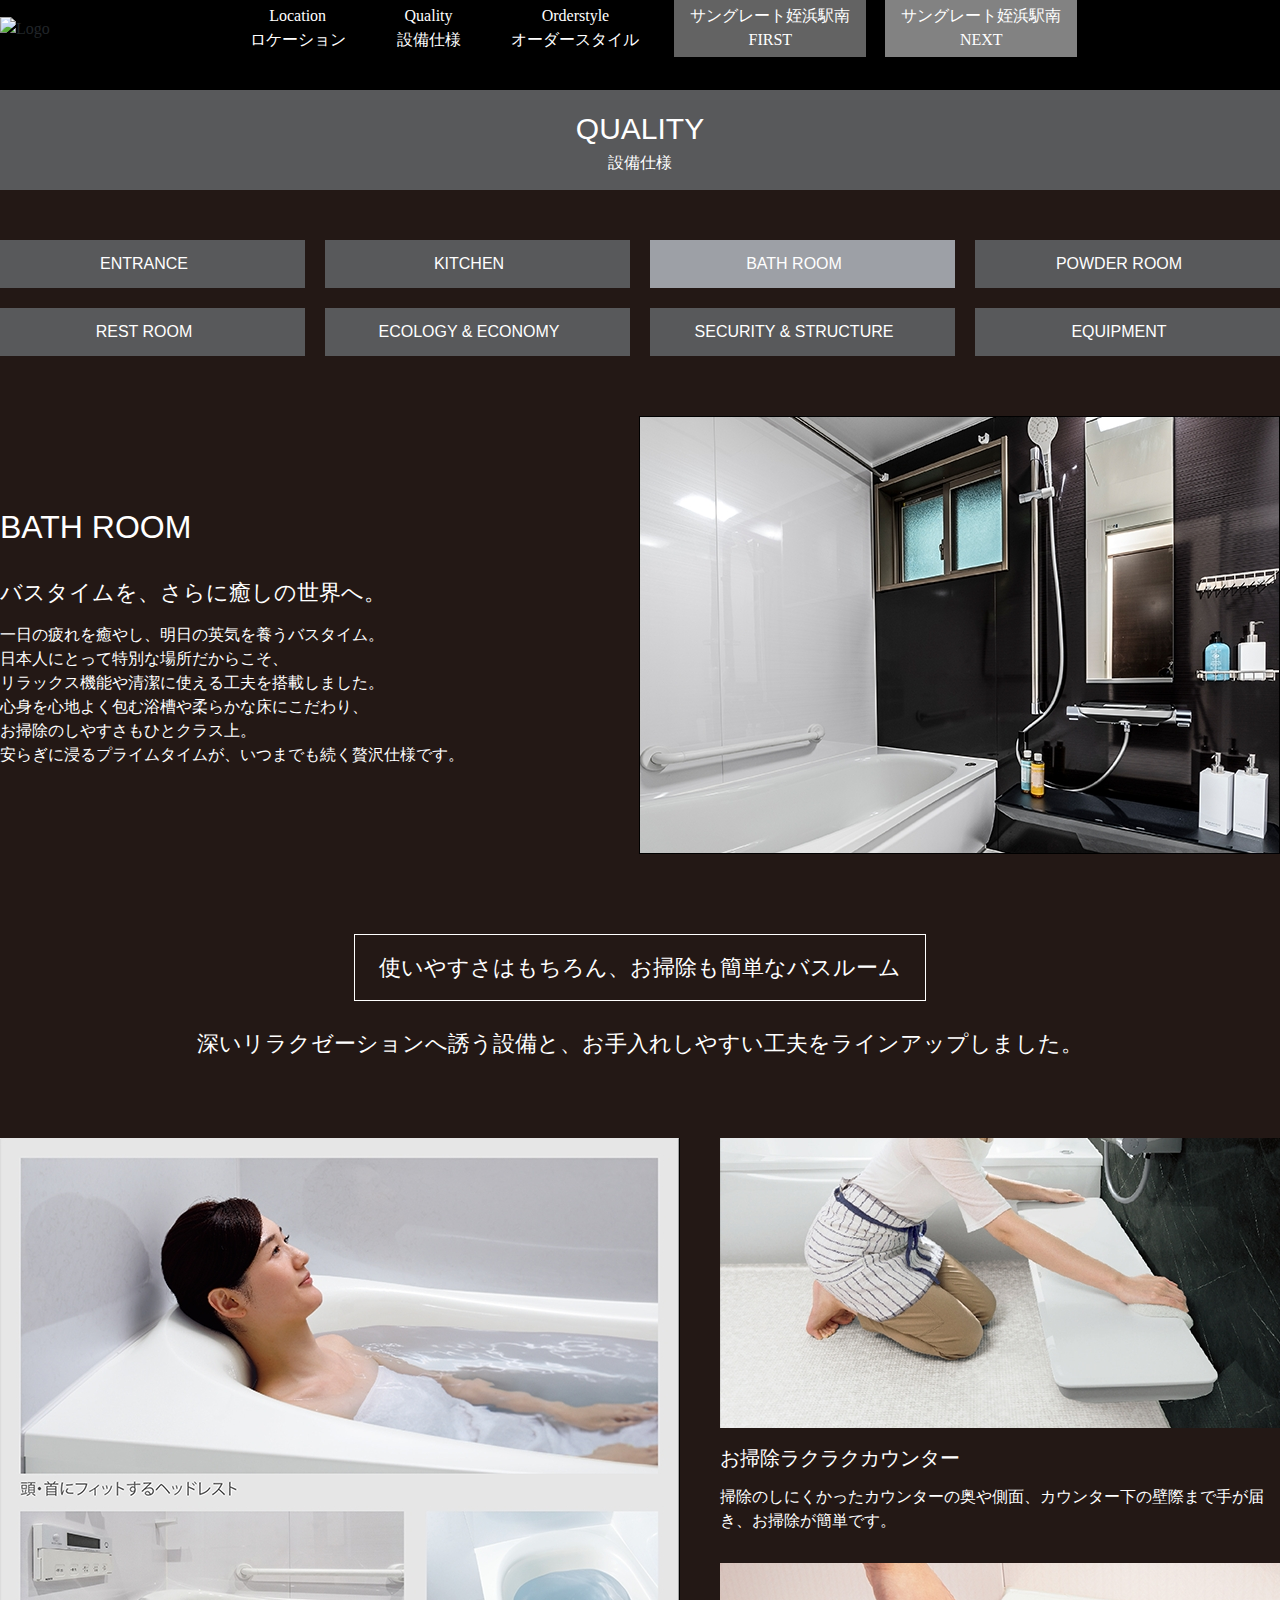
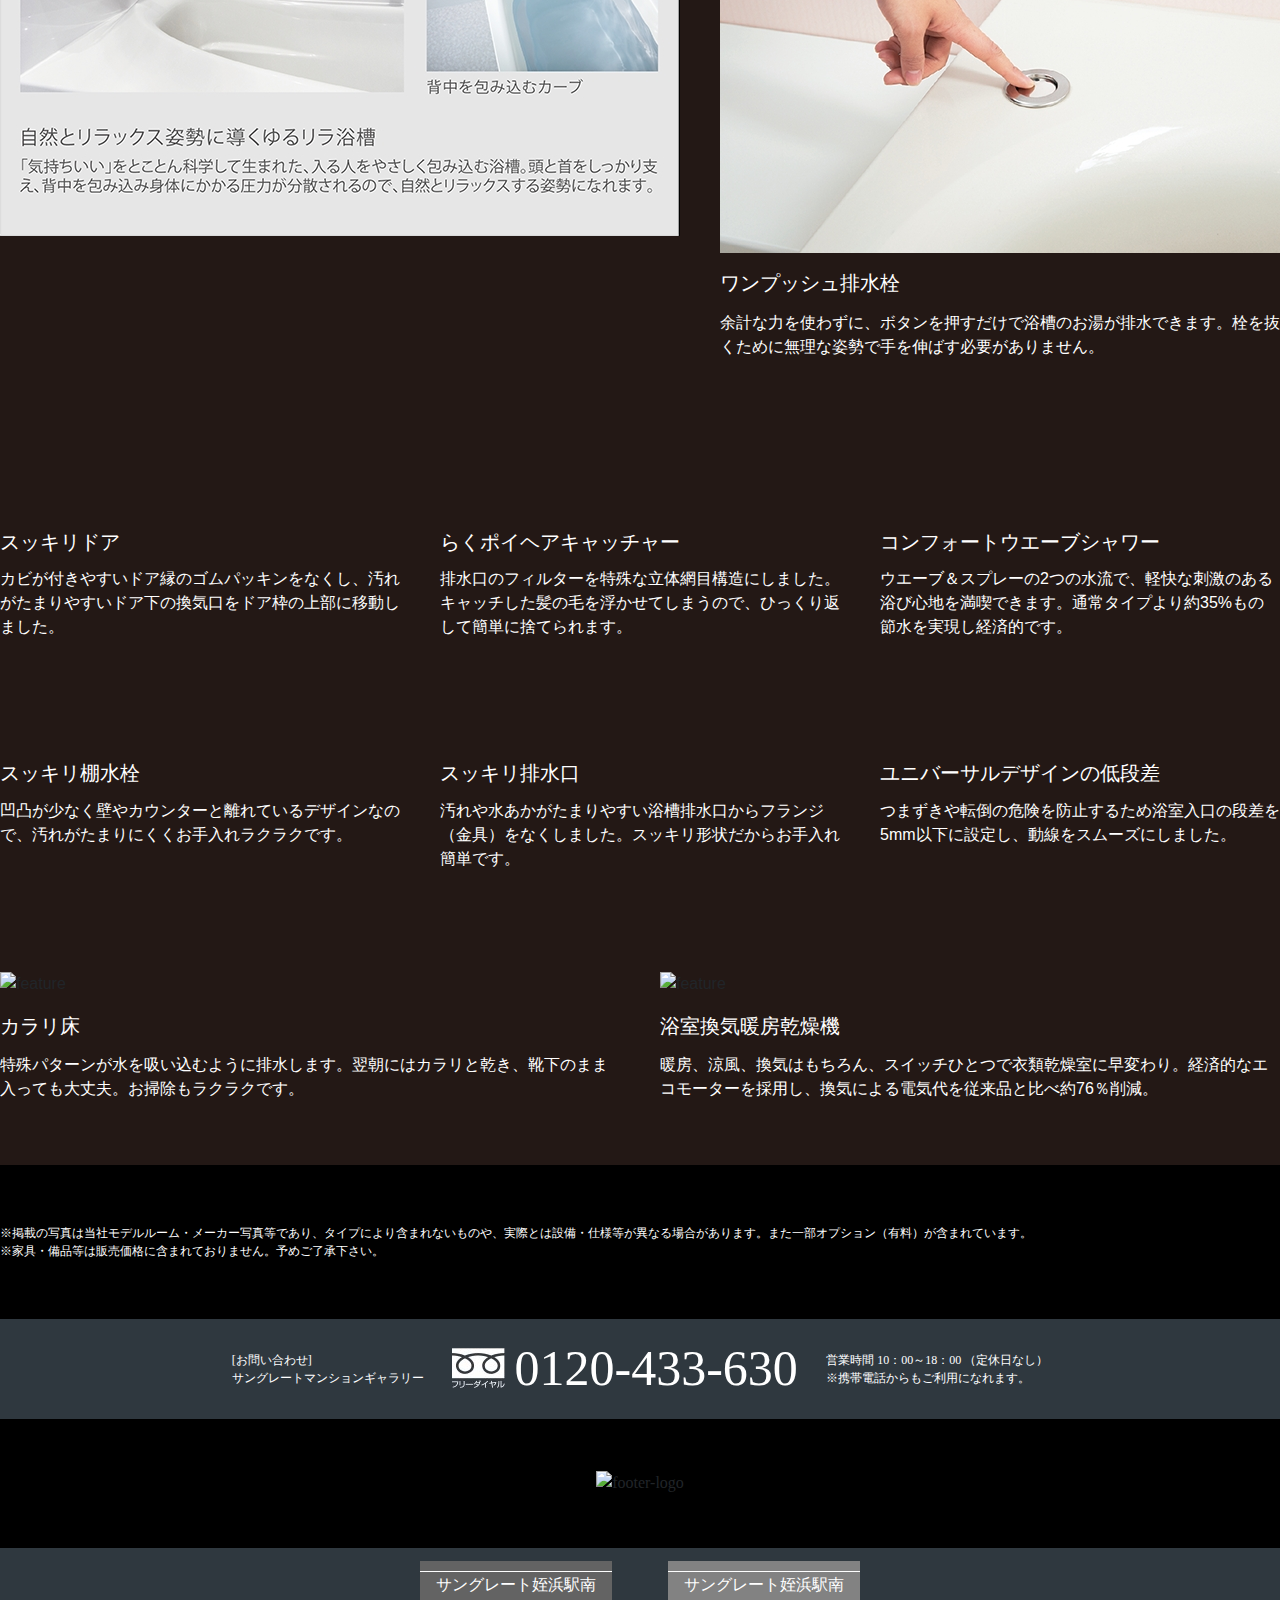
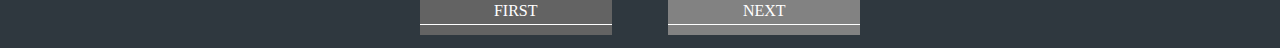
==== bathroom.html @ 87838463 "fix bathroom sp" ====
<!DOCTYPE html>
<html lang="ja">

<head>
  <meta charset="utf-8">
  <title>BATH ROOM</title>
  <meta http-equiv="X-UA-Compatible" content="IE=edge">
  <meta name="keywords" content="" />
  <meta name="description" content="" />
  <!-- favicon読み込み -->
  <link rel="icon" href="">
  <!-- Viewport読み込み -->
  <meta name="viewport" content="width=device-width, initial-scale=1, minimum-scale=1, user-scalable=yes">
  <!-- サムネイル読み込み -->
  <meta name="thumbnail" content="" />
  <!-- BootstrapのCSS読み込み -->
  <link rel="stylesheet" href="https://stackpath.bootstrapcdn.com/bootstrap/4.5.2/css/bootstrap.min.css"
    integrity="sha384-JcKb8q3iqJ61gNV9KGb8thSsNjpSL0n8PARn9HuZOnIxN0hoP+VmmDGMN5t9UJ0Z" crossorigin="anonymous">
  <!-- 個別ページStyle読み込み -->
  <link rel="stylesheet" href="stylesheet/bathroom/bathroom.css">
  <!-- Font Awesome読み込み -->
  <link rel="stylesheet" href="https://use.fontawesome.com/releases/v6.1.2/css/all.css">

</head>

<body>
  <!-- Header -->
  <header class="header" id="header">
    <div class="header__container d-flex justify-content-between">
      <div class="header__logo-area">
        <img class="header__logo-img" src="image/common/logo.png" alt="Logo">
      </div>
      <div class="header__menu-area headerMenu navWrapper align-middle">
        <nav class="headerNav">
          <ul class="header__menu-list navList d-lg-flex justify-content-between align-middle">
            <li class="header__menu-item navItem d-flex text-center c_align-items-c px-3">
              <a href="">
                <p class="header__menu-text">
                  <span class="header__menu-toptext">Location</span><br>
                  <span class="header__menu-bottomtext">ロケーション</span>
                </p>
              </a>
            </li>
            <li class="header__menu-item navItem d-flex c_align-items-c text-center px-3">
              <a href="">
                <p class="header__menu-text">
                  <span class="header__menu-toptext">Quality</span><br>
                  <span class="header__menu-bottomtext">設備仕様</span>
                </p>
              </a>
            </li>
            <li class="header__menu-item navItem d-flex c_align-items-c text-center px-3">
              <a href="">
                <p class="header__menu-text">
                  <span class="header__menu-toptext">Orderstyle</span><br>
                  <span class="header__menu-bottomtext">オーダースタイル</span>
                </p>
              </a>
            </li>
            <li
              class="header__menu-item header__menu-item--background header__menu-item--background-left navItem d-flex c_align-items-c text-center px-3">
              <a href="">
                <p class="header__menu-text">
                  <span class="header__menu-toptext">サングレート姪浜駅南</span><br>
                  <span class="header__menu-bottomtext">FIRST</span>
                </p>
              </a>
            </li>
            <li
              class="header__menu-item header__menu-item--background header__menu-item--background-right navItem d-flex c_align-items-c text-center px-3">
              <a href="">
                <p class="header__menu-text">
                  <span class="header__menu-toptext">サングレート姪浜駅南</span><br>
                  <span class="header__menu-bottomtext">NEXT</span>
                </p>
              </a>
            </li>
          </ul>
        </nav>
      </div>
      <!-- ハンバーガーメニューボタン -->
      <div burgerButton-area>
        <div class="burgerButton">
          <span class="bar bar_top"></span>
          <span class="bar bar_mid"></span>
          <span class="bar bar_bottom"></span>
        </div>
        <p class="burgerButton-menu-text">MENU</p>
      </div>
    </div>
  </header>

  <main>
    <!-- トップリボン -->
    <section class="topindex d-flex c_align-items-c" id="topindex">
      <div class="c_container">
        <p class="topindex__toptext text-center">QUALITY</p>
        <p class="topindex__bottomtext text-center">設備仕様</p>
      </div>
    </section>

    <!-- トップメニュー -->
    <section class="topmenu " id="topmenu">
      <div class="c_container topmenu__container">
        <ul class="topmenu__list-area">
          <li class="topmenu__list-item d-flex">
            <a class="w-100 d-flex c_align-items-c" href="entrance.html">
              <p class="topmenu__list-text d-inline-block">ENTRANCE</p>
              <i class="fa-solid fa-chevron-right topmenu__list-arrow pull-right"></i>
            </a>
          </li>
          <li class="topmenu__list-item d-flex">
            <a class="w-100 d-flex c_align-items-c" href="kitchen.html">
              <p class="topmenu__list-text d-inline-block">KITCHEN</p>
              <i class="fa-solid fa-chevron-right topmenu__list-arrow"></i>
            </a>
          </li>
          <li class="topmenu__list-item topmenu__list-item--thispage d-flex">
            <a class="w-100 d-flex c_align-items-c" href="bathroom.html">
              <p class="topmenu__list-text d-inline-block">BATH ROOM</p>
              <i class="fa-solid fa-chevron-right topmenu__list-arrow"></i>
            </a>
          </li>
          <li class="topmenu__list-item d-flex">
            <a class="w-100 d-flex c_align-items-c" href="powderroom.html">
              <p class="topmenu__list-text d-inline-block">POWDER ROOM</p>
              <i class="fa-solid fa-chevron-right topmenu__list-arrow"></i>
            </a>
          </li>
          <li class="topmenu__list-item d-flex">
            <a class="w-100 d-flex c_align-items-c" href="restroom.html">
              <p class="topmenu__list-text d-inline-block">REST ROOM</p>
              <i class="fa-solid fa-chevron-right topmenu__list-arrow"></i>
            </a>
          </li>
          <li class="topmenu__list-item d-flex">
            <a class="w-100 d-flex c_align-items-c" href="ecology-economy.html">
              <p class="topmenu__list-text d-inline-block">ECOLOGY & ECONOMY</p>
              <i class="fa-solid fa-chevron-right topmenu__list-arrow"></i>
            </a>
          </li>
          <li class="topmenu__list-item d-flex">
            <a class="w-100 d-flex c_align-items-c" href="security-structure.html">
              <p class="topmenu__list-text d-inline-block">SECURITY & STRUCTURE</p>
              <i class="fa-solid fa-chevron-right topmenu__list-arrow"></i>
            </a>
          </li>
          <li class="topmenu__list-item d-flex">
            <a class="w-100 d-flex c_align-items-c" href="equipment.html">
              <p class="topmenu__list-text d-inline-block">EQUIPMENT</p>
              <i class="fa-solid fa-chevron-right topmenu__list-arrow"></i>
            </a>
          </li>
        </ul>
      </div>
    </section>

    <!-- トップ -->
    <section class="topview" id="topview">
      <div class="c_container c_align-items-c topview__container d-flex justify-content-between">
        <div class="topview__heading-area">
          <h1 class="topview__heading">
            BATH ROOM
          </h1>
          <p class="topview__heading-toptext">
            バスタイムを、さらに癒しの世界へ。
          </p>
          <p class="topview__heading-bottomtext">
            一日の疲れを癒やし、明日の英気を養うバスタイム。<br>
            日本人にとって特別な場所だからこそ、<br>
            リラックス機能や清潔に使える工夫を搭載しました。<br>
            心身を心地よく包む浴槽や柔らかな床にこだわり、<br>
            お掃除のしやすさもひとクラス上。<br>
            安らぎに浸るプライムタイムが、いつまでも続く贅沢仕様です。
          </p>
        </div>
        <div class="topview__image-area">
          <img class="topview__img" src="image/bathroom/bathroom_top.jpg" alt="bathroom">
        </div>
      </div>
    </section>

    <!-- Discription -->
    <section class="discription" id="discription">
      <div class="c_container text-center discription__container">
        <h2 class="d-inline-block  c_align-items-c discription__heading px-4">
          使いやすさはもちろん、お掃除も簡単なバスルーム
        </h2>
        <p class="discription__text">
          深いリラクゼーションへ誘う設備と、お手入れしやすい工夫をラインアップしました。
        </p>
      </div>
    </section>

    <!-- 強み -->
    <section class="strength" id="strength">
      <div class="c_container">
        <div class="d-flex justify-content-between align-middle strength__container">
          <div class="strength__left-area">
            <img class="strength__left-img" src="image/bathroom/bathroom_headrest.jpg" alt="bathroom">
          </div>
          <div class="strength__right-area">
            <div class="strength__right-top-area">
              <img class="strength__right-img" src="image/bathroom/bathroom_counter.jpg" alt="bathroom">
              <div class="strength__text-area">
                <p class="strength__top-text">
                  お掃除ラクラクカウンター
                </p>
                <p class="strength__bottom-text">
                  掃除のしにくかったカウンターの奥や側面、カウンター下の壁際まで手が届き、お掃除が簡単です。
              </div>
            </div>
            <div class="strength__right-bottom-area">
              <img class="strength__right-img" src="image/bathroom/bathroom_button.jpg" alt="bathroom">
              <div class="strength__text-area">
                <p class="strength__top-text">
                  ワンプッシュ排水栓
                </p>
                <p class="strength__bottom-text">
                  余計な力を使わずに、ボタンを押すだけで浴槽のお湯が排水できます。栓を抜くために無理な姿勢で手を伸ばす必要がありません。
              </div>
            </div>

          </div>
        </div>
      </div>
    </section>

    <!-- 設備詳細 -->
    <section class="detail">
      <div class="c_container detail__container">
        <div class="detail__item">
          <img class="detail-img" src="image/bathroom/bathroom_detail1.jpg" alt="">
          <p class="detail__toptext">
            スッキリドア
          </p>
          <p class="detail__bottomtext">
            カビが付きやすいドア縁のゴムパッキンをなくし、汚れがたまりやすいドア下の換気口をドア枠の上部に移動しました。
          </p>
        </div>
        <div class="detail__item">
          <img class="detail-img" src="image/bathroom/bathroom_detail2.jpg" alt="">
          <p class="detail__toptext">
            らくポイヘアキャッチャー
          </p>
          <p class="detail__bottomtext">
            排水口のフィルターを特殊な立体網目構造にしました。キャッチした髪の毛を浮かせてしまうので、ひっくり返して簡単に捨てられます。
          </p>
        </div>
        <div class="detail__item">
          <img class="detail-img" src="image/bathroom/bathroom_detail3.jpg" alt="">
          <p class="detail__toptext">
            コンフォートウエーブシャワー
          </p>
          <p class="detail__bottomtext">
            ウエーブ＆スプレーの2つの水流で、軽快な刺激のある浴び心地を満喫できます。通常タイプより約35%もの節水を実現し経済的です。
          </p>
        </div>
        <div class="detail__item">
          <img class="detail-img" src="image/bathroom/bathroom_detail4.jpg" alt="">
          <p class="detail__toptext">
            スッキリ棚水栓
          </p>
          <p class="detail__bottomtext">
            凹凸が少なく壁やカウンターと離れているデザインなので、汚れがたまりにくくお手入れラクラクです。
          </p>
        </div>
        <div class="detail__item">
          <img class="detail-img" src="image/bathroom/bathroom_detail5.jpg" alt="">
          <p class="detail__toptext">
            スッキリ排水口
          </p>
          <p class="detail__bottomtext">
            汚れや水あかがたまりやすい浴槽排水口からフランジ（金具）をなくしました。スッキリ形状だからお手入れ簡単です。
          </p>
        </div>
        <div class="detail__item">
          <img class="detail-img" src="image/bathroom/bathroom_detail6.jpg" alt="">
          <p class="detail__toptext">
            ユニバーサルデザインの低段差
          </p>
          <p class="detail__bottomtext">
            つまずきや転倒の危険を防止するため浴室入口の段差を5mm以下に設定し、動線をスムーズにしました。
          </p>
        </div>
      </div>
    </section>

    
    <!-- 特徴2 -->
    <section class="feature" id="feature">
      <div class="c_container">
        <div class="d-flex justify-content-between align-middle feature__container">
          <div class="feature__left-area">
            <img class="feature__left-img" src="image/bathroom/bathroom_feature1.jpg" alt="feature">
            <div class="feature__text-area">
              <p class="feature__top-text">
                カラリ床
              </p>
              <p class="feature__bottom-text">
                特殊パターンが水を吸い込むように排水します。翌朝にはカラリと乾き、靴下のまま入っても大丈夫。お掃除もラクラクです。
              </p>
            </div>
          </div>
          <div class="feature__right-area">
            <img class="feature__right-img" src="image/bathroom/bathroom_feature2.jpg" alt="feature">
            <div class="feature__text-area">
              <p class="feature__top-text">
                浴室換気暖房乾燥機
              </p>
              <p class="feature__bottom-text">
                暖房、涼風、換気はもちろん、スイッチひとつで衣類乾燥室に早変わり。経済的なエコモーターを採用し、換気による電気代を従来品と比べ約76％削減。
            </div>
          </div>
        </div>
      </div>
    </section>



    <!-- Footer -->
    <footer class="footer" id="footer">
      <div class="footer__attention-area d-flex c_align-items-c">
        <div class="c_container">
          <p class="footer__attention-text">
            ※掲載の写真は当社モデルルーム・メーカー写真等であり、タイプにより含まれないものや、実際とは設備・仕様等が異なる場合があります。また一部オプション（有料）が含まれています。<br>
            ※家具・備品等は販売価格に含まれておりません。予めご了承下さい。
          </p>
        </div>
      </div>
      <div class="footer__top-area d-flex justify-content-center c_align-items-c">
        <div class="footer__top-left-box">
          <p class="footer__top-left-text">
            [お問い合わせ]<br>
            サングレートマンションギャラリー
          </p>
        </div>
        <div class="footer__top-middle-box d-flex justify-content-center c_align-items-c">
          <img class="footer__top-middle-img" src="image/common/freedial.jpg" alt="">
          <p class="footer__top-middle-text">
            0120-433-630
          </p>
        </div>
        <div class="footer__top-right-box">
          <p class="footer__top-right-text">
            営業時間 10：00～18：00 （定休日なし）<br>
            ※携帯電話からもご利用になれます。
          </p>
        </div>
      </div>
      <div class="footer__middle-area d-flex justify-content-center c_align-items-c">
        <img class="footer__middle-img" src="image/common/footer.jpg" alt="footer-logo">
      </div>
      <div class="footer__bottom-area justify-content-center c_align-items-c">
        <div class="footer__bottom-box footer__bottom-box--left d-flex c_align-items-c">
          <a href="">
            <p class="footer__bottom-text  text-center px-3">
              サングレート姪浜駅南<br>
              FIRST
            </p>
          </a>
        </div>
        <div class="footer__bottom-box footer__bottom-box--right d-flex c_align-items-c ">
          <a href="">
            <p class="footer__bottom-text text-center px-3">
              サングレート姪浜駅南<br>
              NEXT
            </p>
          </a>
        </div>
      </div>
    </footer>
    <!-- jQuery Javascript読み込み -->
    <script src="https://ajax.googleapis.com/ajax/libs/jquery/3.4.1/jquery.min.js"></script>
    <!-- Bootstrap Javascript読み込み-->
    <script src="//maxcdn.bootstrapcdn.com/bootstrap/3.3.5/js/bootstrap.min.js"></script>
    <!-- Javascript読み込み -->
    <script src="script/script.js"></script>
</body>

</html>
---- stylesheet/bathroom/bathroom.css ----
@charset "UTF-8";
/*! destyle.css v2.0.2 | MIT License | https://github.com/nicolas-cusan/destyle.css */
/* Reset box-model and set borders */
/* ============================================ */
*,
::before,
::after {
  box-sizing: border-box;
  border-style: solid;
  border-width: 0;
}

/* Document */
/* ============================================ */
/**
 * 1. Correct the line height in all browsers.
 * 2. Prevent adjustments of font size after orientation changes in iOS.
 * 3. Remove gray overlay on links for iOS.
 */
html {
  line-height: 1.15; /* 1 */
  -webkit-text-size-adjust: 100%; /* 2 */
  -webkit-tap-highlight-color: transparent; /* 3*/
}

/* Sections */
/* ============================================ */
/**
 * Remove the margin in all browsers.
 */
body {
  margin: 0;
}

/**
 * Render the `main` element consistently in IE.
 */
main {
  display: block;
}

/* Vertical rhythm */
/* ============================================ */
p,
table,
blockquote,
address,
pre,
iframe,
form,
figure,
dl {
  margin: 0;
}

/* Headings */
/* ============================================ */
h1,
h2,
h3,
h4,
h5,
h6 {
  font-size: inherit;
  line-height: inherit;
  font-weight: inherit;
  margin: 0;
}

/* Lists (enumeration) */
/* ============================================ */
ul,
ol {
  margin: 0;
  padding: 0;
  list-style: none;
}

/* Lists (definition) */
/* ============================================ */
dt {
  font-weight: bold;
}

dd {
  margin-left: 0;
}

/* Grouping content */
/* ============================================ */
/**
 * 1. Add the correct box sizing in Firefox.
 * 2. Show the overflow in Edge and IE.
 */
hr {
  box-sizing: content-box; /* 1 */
  height: 0; /* 1 */
  overflow: visible; /* 2 */
  border-top-width: 1px;
  margin: 0;
  clear: both;
  color: inherit;
}

/**
 * 1. Correct the inheritance and scaling of font size in all browsers.
 * 2. Correct the odd `em` font sizing in all browsers.
 */
pre {
  font-family: monospace, monospace; /* 1 */
  font-size: inherit; /* 2 */
}

address {
  font-style: inherit;
}

/* Text-level semantics */
/* ============================================ */
/**
 * Remove the gray background on active links in IE 10.
 */
a {
  background-color: transparent;
  text-decoration: none;
  color: inherit;
}

a:hover {
  text-decoration: none;
  color: inherit;
}

/**
 * 1. Remove the bottom border in Chrome 57-
 * 2. Add the correct text decoration in Chrome, Edge, IE, Opera, and Safari.
 */
abbr[title] {
  text-decoration: underline; /* 2 */
  -webkit-text-decoration: underline dotted;
          text-decoration: underline dotted; /* 2 */
}

/**
 * Add the correct font weight in Chrome, Edge, and Safari.
 */
b,
strong {
  font-weight: bolder;
}

/**
 * 1. Correct the inheritance and scaling of font size in all browsers.
 * 2. Correct the odd `em` font sizing in all browsers.
 */
code,
kbd,
samp {
  font-family: monospace, monospace; /* 1 */
  font-size: inherit; /* 2 */
}

/**
 * Add the correct font size in all browsers.
 */
small {
  font-size: 80%;
}

/**
 * Prevent `sub` and `sup` elements from affecting the line height in
 * all browsers.
 */
sub,
sup {
  font-size: 75%;
  line-height: 0;
  position: relative;
  vertical-align: baseline;
}

sub {
  bottom: -0.25em;
}

sup {
  top: -0.5em;
}

/* Embedded content */
/* ============================================ */
/**
 * Prevent vertical alignment issues.
 */
img,
embed,
object,
iframe {
  vertical-align: middle;
}

/* Forms */
/* ============================================ */
/**
 * Reset form fields to make them styleable
 */
button,
input,
optgroup,
select,
textarea {
  -webkit-appearance: none;
  -moz-appearance: none;
       appearance: none;
  vertical-align: middle;
  color: inherit;
  font: inherit;
  background: transparent;
  padding: 0;
  margin: 0;
  outline: 0;
  border-radius: 0;
  text-align: inherit;
}

/**
 * Reset radio and checkbox appearance to preserve their look in iOS.
 */
[type=checkbox] {
  -webkit-appearance: checkbox;
  -moz-appearance: checkbox;
       appearance: checkbox;
}

[type=radio] {
  -webkit-appearance: radio;
  -moz-appearance: radio;
       appearance: radio;
}

/**
 * Show the overflow in IE.
 * 1. Show the overflow in Edge.
 */
button,
input {
  /* 1 */
  overflow: visible;
}

/**
 * Remove the inheritance of text transform in Edge, Firefox, and IE.
 * 1. Remove the inheritance of text transform in Firefox.
 */
button,
select {
  /* 1 */
  text-transform: none;
}

/**
 * Correct the inability to style clickable types in iOS and Safari.
 */
button,
[type=button],
[type=reset],
[type=submit] {
  cursor: pointer;
  -webkit-appearance: none;
  -moz-appearance: none;
       appearance: none;
}

button[disabled],
[type=button][disabled],
[type=reset][disabled],
[type=submit][disabled] {
  cursor: default;
}

/**
 * Remove the inner border and padding in Firefox.
 */
button::-moz-focus-inner,
[type=button]::-moz-focus-inner,
[type=reset]::-moz-focus-inner,
[type=submit]::-moz-focus-inner {
  border-style: none;
  padding: 0;
}

/**
 * Restore the focus styles unset by the previous rule.
 */
button:-moz-focusring,
[type=button]:-moz-focusring,
[type=reset]:-moz-focusring,
[type=submit]:-moz-focusring {
  outline: 1px dotted ButtonText;
}

/**
 * Remove arrow in IE10 & IE11
 */
select::-ms-expand {
  display: none;
}

/**
 * Remove padding
 */
option {
  padding: 0;
}

/**
 * Reset to invisible
 */
fieldset {
  margin: 0;
  padding: 0;
  min-width: 0;
}

/**
 * 1. Correct the text wrapping in Edge and IE.
 * 2. Correct the color inheritance from `fieldset` elements in IE.
 * 3. Remove the padding so developers are not caught out when they zero out
 *    `fieldset` elements in all browsers.
 */
legend {
  color: inherit; /* 2 */
  display: table; /* 1 */
  max-width: 100%; /* 1 */
  padding: 0; /* 3 */
  white-space: normal; /* 1 */
}

/**
 * Add the correct vertical alignment in Chrome, Firefox, and Opera.
 */
progress {
  vertical-align: baseline;
}

/**
 * Remove the default vertical scrollbar in IE 10+.
 */
textarea {
  overflow: auto;
}

/**
 * Correct the cursor style of increment and decrement buttons in Chrome.
 */
[type=number]::-webkit-inner-spin-button,
[type=number]::-webkit-outer-spin-button {
  height: auto;
}

/**
 * 1. Correct the outline style in Safari.
 */
[type=search] {
  outline-offset: -2px; /* 1 */
}

/**
 * Remove the inner padding in Chrome and Safari on macOS.
 */
[type=search]::-webkit-search-decoration {
  -webkit-appearance: none;
}

/**
 * 1. Correct the inability to style clickable types in iOS and Safari.
 * 2. Change font properties to `inherit` in Safari.
 */
::-webkit-file-upload-button {
  -webkit-appearance: button; /* 1 */
  font: inherit; /* 2 */
}

/**
 * Clickable labels
 */
label[for] {
  cursor: pointer;
}

/* Interactive */
/* ============================================ */
/*
 * Add the correct display in Edge, IE 10+, and Firefox.
 */
details {
  display: block;
}

/*
 * Add the correct display in all browsers.
 */
summary {
  display: list-item;
}

/*
 * Remove outline for editable content.
 */
[contenteditable] {
  outline: none;
}

/* Table */
/* ============================================ */
table {
  border-collapse: collapse;
  border-spacing: 0;
}

caption {
  text-align: left;
}

td,
th {
  vertical-align: top;
  padding: 0;
}

th {
  text-align: left;
  font-weight: bold;
}

/* Misc */
/* ============================================ */
/**
 * Add the correct display in IE 10+.
 */
template {
  display: none;
}

/**
 * Add the correct display in IE 10.
 */
[hidden] {
  display: none;
}

/* Sass変数定義 */
main {
  background-color: #231815;
}

h1,
h2,
h3,
h4,
h5,
h6,
p,
li {
  color: #fff;
}

p {
  font-size: 16px;
}

.c_container {
  width: 1280px;
  max-width: 1280px;
  margin-left: auto;
  margin-right: auto;
}

.c_align-items-c {
  align-items: center;
}

.topindex {
  height: 100px;
  background-color: #58595B;
}

.topindex__toptext {
  font-size: 30px;
}

.topmenu__container {
  margin-top: 50px;
}

.topmenu__list-area {
  display: grid;
  grid-template-columns: 1fr 1fr 1fr 1fr;
  gap: 20px;
}

.topmenu__list-item {
  height: 48.01px;
  background-color: #58595B;
}

.topmenu__list-item--thispage {
  background-color: #9DA0A6;
}

.topmenu__list-text {
  margin-left: auto;
  margin-right: auto;
}

.topmenu__list-arrow {
  margin-right: 17px;
}

.topview__container {
  margin-top: 80px;
}

.topview__heading {
  font-size: 32px;
}

.topview__container {
  margin-top: 60px;
}

.topview__heading-toptext {
  font-size: 22px;
  margin-top: 25.8px;
}

.topview__heading-bottomtext {
  margin-top: 14px;
}

.topview2__container {
  position: relative;
  margin-top: 80px;
  justify-content: center;
}

.topview2__heading-area {
  flex-direction: column;
  justify-content: center;
}

.topview2__heading {
  text-align: center;
  font-size: 32px;
}

.topview2__heading-toptext {
  text-align: center;
  font-size: 22px;
  margin-top: 25.8px;
}

.topview2__heading-bottomtext {
  text-align: center;
  margin-top: 14px;
}

.topview2__ecomark-img {
  position: absolute;
  right: 0;
  bottom: 0;
}

.discription__container {
  margin-top: 80.4px;
}

.discription__heading {
  padding: 1rem;
  font-size: 22px;
  border: 1px solid #ffffff;
}

.discription__text {
  margin-top: 25.4px;
  font-size: 22px;
}

@media all and (max-width: 768px) {
  main {
    margin-top: 90px;
  }
  .c_container {
    width: 92%;
    max-width: 92%;
    flex-direction: column;
  }
  .topmenu__list-area {
    grid-template-columns: 1fr 1fr;
    gap: 2.8%;
  }
  .topmenu__list-text {
    text-align: center;
  }
  .topview__heading-area {
    width: 100%;
  }
  .topview__image-area {
    margin-top: 60px;
  }
  .topview2__heading-area {
    width: 100%;
  }
  .topview2__image-area {
    margin-top: 96px;
  }
  .discription__heading {
    width: 85.7%;
  }
}
/* ヘッダースタイル共通 */
.header {
  height: 90px;
  background-color: #000000;
  font-family: serif;
}

.header__container {
  align-items: center;
}

.header__logo-img {
  height: 100%;
}

.header__menu-item {
  align-items: center;
  height: 56.8px;
  margin-right: 18.9px;
}

.header__menu-item--background-left {
  background-color: rgb(99, 99, 99);
}

.header__menu-item--background-right {
  background-color: rgb(130, 130, 130);
}

/* ハンバーガーメニュー */
/* ハンバーガーメニュー初期非表示 */
.burgerButton-area {
  display: none;
}

.burgerButton-menu-text {
  display: none;
}

/* レスポンシブ */
@media all and (max-width: 768px) {
  .header {
    position: fixed;
    z-index: 10;
    top: 0;
    width: 100%;
  }
  .header br {
    display: none;
  }
  /*ハンバーガーメニュー */
  /* ハンバーガーメニューボタン */
  .burgerButton-area {
    display: block;
  }
  .burgerButton-menu-text {
    display: block;
  }
  .burgerButton {
    display: block;
    width: 60px;
    height: 60px;
    position: relative;
    z-index: 20;
    border: none;
    float: right;
  }
  .bar {
    width: 30px;
    height: 1px;
    display: block;
    position: absolute;
    left: 50%;
    transform: translateX(-50%);
    background-color: #fff;
  }
  .bar_top {
    top: 20px;
  }
  .bar_mid {
    top: 50%;
    transform: translate(-50%, -50%);
  }
  .bar_bottom {
    bottom: 20px;
  }
  .burgerButton.close .bar_top {
    transform: translate(-50%, 10px) rotate(45deg);
    transition: transform 0.3s;
  }
  .burgerButton.close .bar_mid {
    opacity: 0;
    transition: opacity 0.3s;
  }
  .burgerButton.close .bar_bottom {
    transform: translate(-50%, -8px) rotate(-45deg);
    transition: transform 0.3s;
  }
  .burgerButton-menu-text {
    text-align: center;
  }
  /* ハンバーガーメニュー内スタイル */
  .navWrapper {
    transform: translateX(100%);
    transition: 0.3s;
    width: 100vw;
    height: 100vh;
    position: fixed;
    top: 0;
    left: 0;
    z-index: 10;
  }
  .headerNav {
    background-color: #1B1310;
    z-index: 5;
    width: 100%;
    height: 65vh;
    right: 0;
    position: absolute;
  }
  .headerNav .navList {
    display: block;
    position: absolute;
    top: 35vh;
    right: -6%;
    transform: translate(-50%, -50%);
    text-align: center;
  }
  .headerNav .navItem {
    margin-right: 0;
    display: block;
  }
  /* burgerButtonがクリックされ、jQueryでcloseクラスが追加された時のアクション */
  .burgerButton .close .bar_top {
    transform: translate(-50%, 10px) rotate(45deg);
    transition: transform 0.3s;
  }
  .burgerButton .close .bar_mid {
    opacity: 0;
    transition: opacity 0.3s;
  }
  .burgerButton .close .bar_bottom {
    transform: translate(-50%, -8px) rotate(-45deg);
    transition: transform 0.3s;
  }
  /* ハンバーガーボタンが押され、slide-in classが追加されたときのアクション */
  .slide-in {
    transform: translateX(0);
    transition: 0.3s;
  }
  .headerMenu li {
    line-height: 48px;
  }
}
/* フッター共通スタイル */
.footer {
  font-family: serif;
}

.footer__attention-area {
  height: 154px;
  background-color: #000000;
}

.footer__attention-text {
  font-size: 12px;
}

.footer__top-area {
  height: 100.8px;
  background-color: rgb(47, 56, 63);
}

.footer__middle-area {
  height: 128.3px;
  background-color: #000000;
}

.footer__top-left-text {
  font-size: 12px;
}

.footer__top-middle-box {
  margin-left: 28.3px;
  margin-right: 28.3px;
}

.footer__top-middle-img {
  margin-right: 9.4px;
}

.footer__top-middle-text {
  font-size: 50px;
}

.footer__top-right-text {
  font-size: 12px;
}

.footer__bottom-area {
  display: flex;
  height: 100.8px;
  background-color: rgb(47, 56, 63);
}

.footer__bottom-box {
  height: 73.3px;
}

.footer__bottom-box--left {
  margin-right: 28.3px;
  background-color: rgb(99, 99, 99);
}

.footer__bottom-box--right {
  margin-left: 28.3px;
  background-color: rgb(130, 130, 130);
}

.footer__bottom-text {
  line-height: 26px;
  border-top: 1px solid #ffffff;
  border-bottom: 1px solid #ffffff;
}

@media all and (max-width: 768px) {
  .footer__top-area {
    flex-direction: column;
    height: auto;
  }
  .footer__top-left-box {
    margin-top: 8.4px;
  }
  .footer__top-middle-text {
    font-size: 40px;
  }
  .footer__top-right-box {
    margin-bottom: 8.4px;
  }
  .footer__bottom-area {
    display: none;
  }
}
.strength__container {
  margin-top: 78.2px;
}

.strength__left-area {
  width: 680px;
}

.strength__right-area {
  width: 560.3px;
}

.strength__right-bottom-area {
  margin-top: 30px;
}

.strength__text-area {
  margin-top: 14.8px;
}

.strength__top-text {
  font-size: 20px;
}

.strength__top-text-small {
  font-size: 16px;
}

.strength__bottom-text {
  margin-top: 12.6px;
}

.detail {
  margin-top: 89.3px;
  margin-bottom: 100.4px;
}

.detail__container {
  display: grid;
  grid-template-columns: 1fr 1fr 1fr;
  gap: 40px;
}

.detail__item {
  margin-top: 40px;
}

.detail-img {
  width: 100%;
}

.detail__toptext {
  margin-top: 14.7px;
  font-size: 20px;
}

.detail__bottomtext {
  margin-top: 10.6px;
}

.feature {
  margin-bottom: 63.4px;
}

.feature__container {
  margin-top: 78.2px;
}

.feature__left-area {
  width: 620px;
}

.feature__right-area {
  width: 620px;
}

.feature__text-area {
  margin-top: 14.8px;
}

.feature__top-text {
  font-size: 20px;
}

.feature__top-text-small {
  font-size: 16px;
}

.feature__bottom-text {
  margin-top: 12.6px;
}

@media all and (max-width: 768px) {
  .topview__img {
    width: 100%;
  }
  .strength__container {
    flex-direction: column;
  }
  .strength__left-area {
    width: 100%;
  }
  .strength__right-area {
    width: 100%;
  }
  .strength__left-img {
    width: 100%;
  }
  .strength__right-area {
    margin-top: 80.4px;
  }
  .strength__right-bottom-area {
    margin-top: 60px;
  }
  .strength__right-img {
    width: 100%;
  }
  .kitchen-howto__heading-box {
    height: auto;
  }
  .kitchen-howto__heading-text {
    font-size: 44px;
  }
  .kitchen-howto__heading-number {
    font-size: 44px;
  }
  .kitchen-howto__image-box {
    flex-direction: column;
    width: 100%;
  }
  .kitchen-howto__image-items {
    flex-direction: column;
    width: 100%;
  }
  .kitchen-howto__image-content-left {
    width: 100%;
  }
  .kitchen-howto__image-content-right {
    width: 100%;
  }
  .detail {
    margin-top: 60px;
    margin-bottom: 60px;
  }
  .detail__container {
    grid-template-columns: 1fr;
  }
  .detail__item {
    margin-top: 10px;
  }
  .feature {
    margin-bottom: 200.7px;
  }
  .feature__container {
    flex-direction: column;
  }
  .feature__left-area {
    width: 100%;
  }
  .feature__right-area {
    width: 100%;
  }
  .feature__left-img {
    width: 100%;
  }
  .feature__right-area {
    margin-top: 75.2px;
  }
  .feature__right-img {
    width: 100%;
  }
}/*# sourceMappingURL=bathroom.css.map */
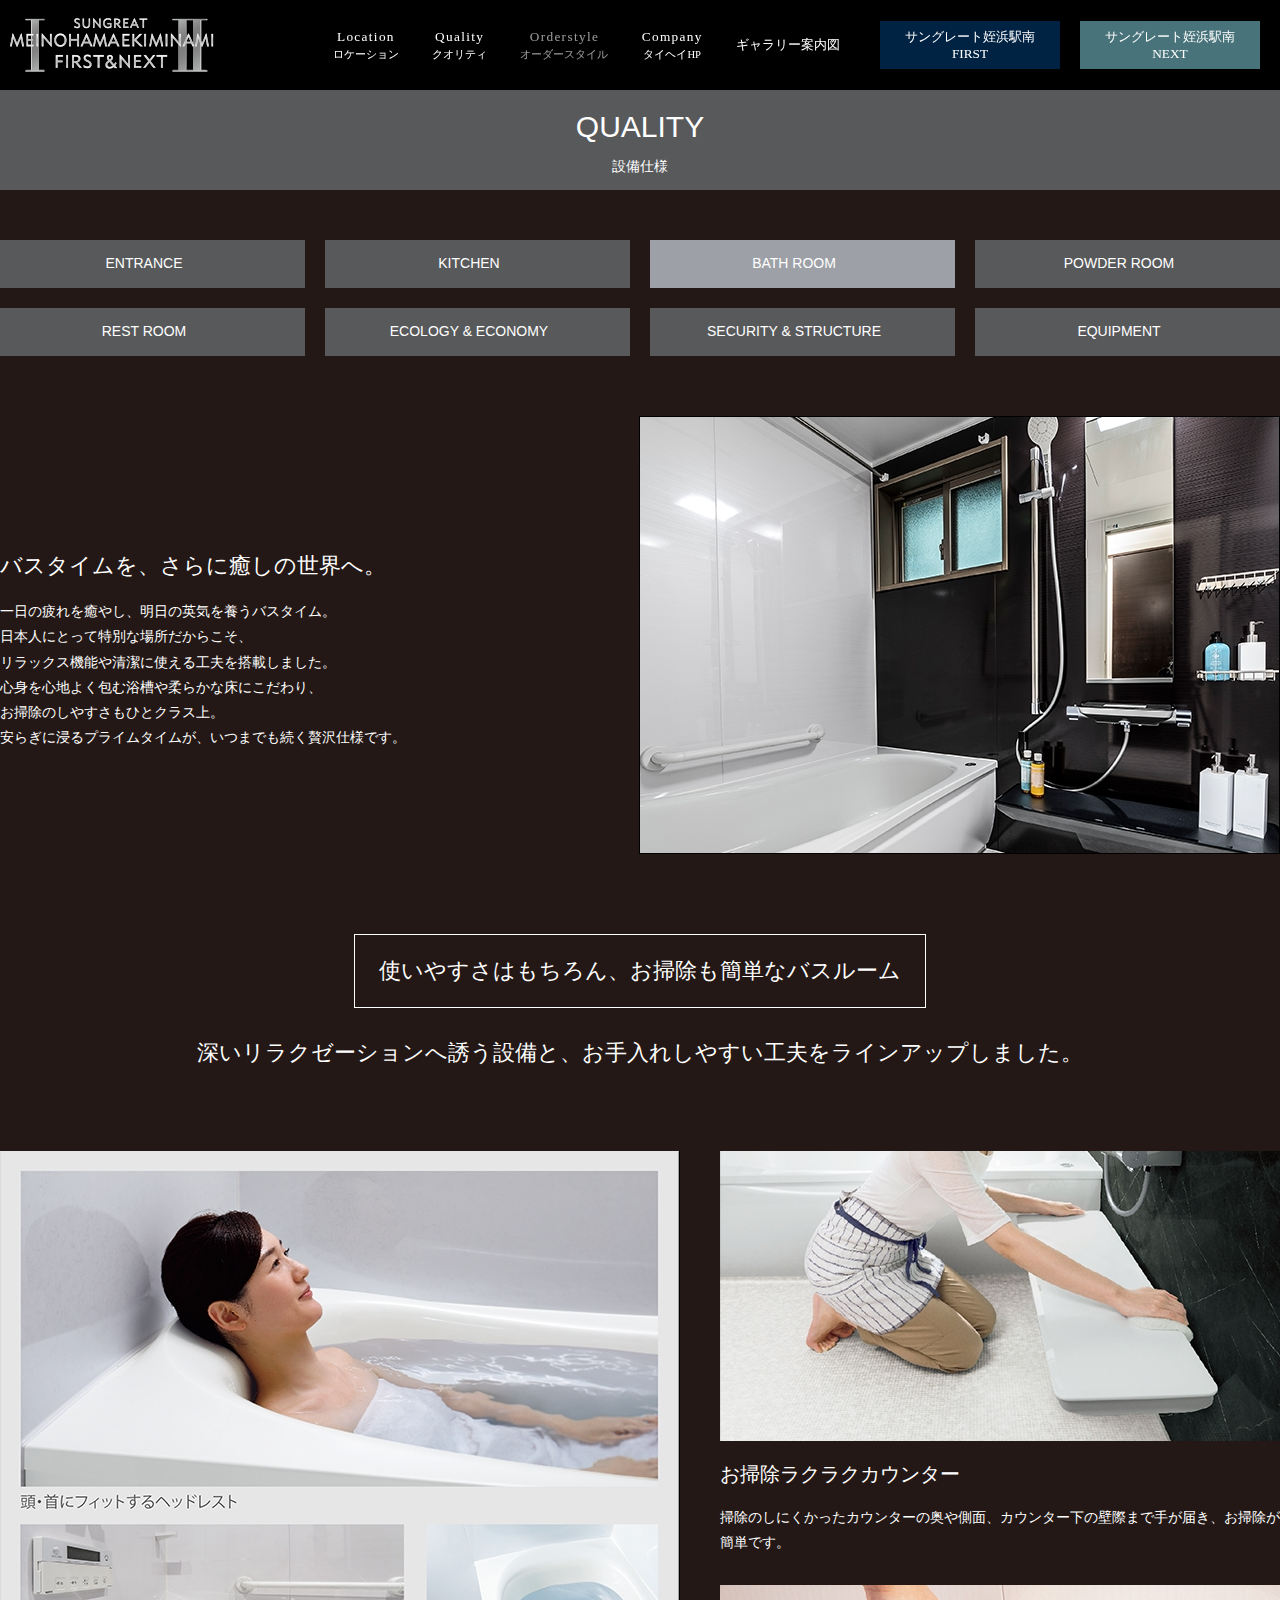
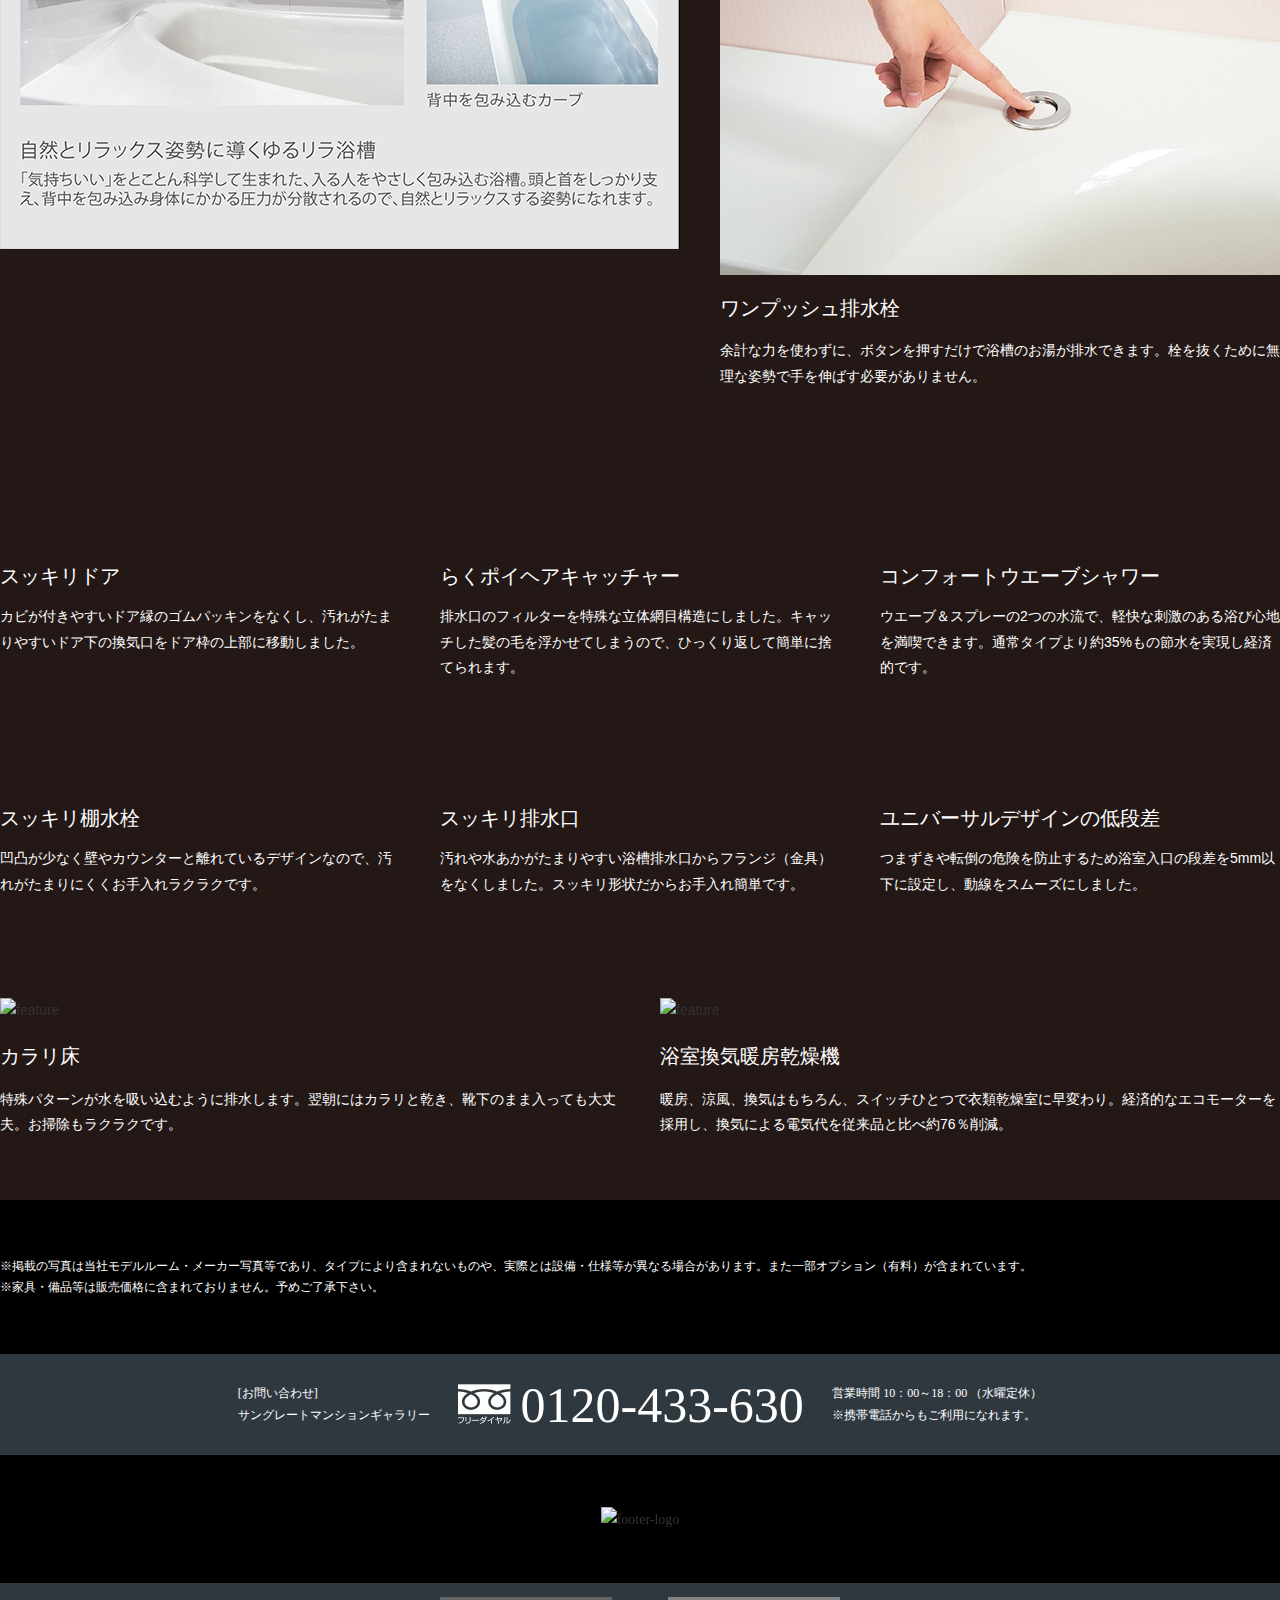
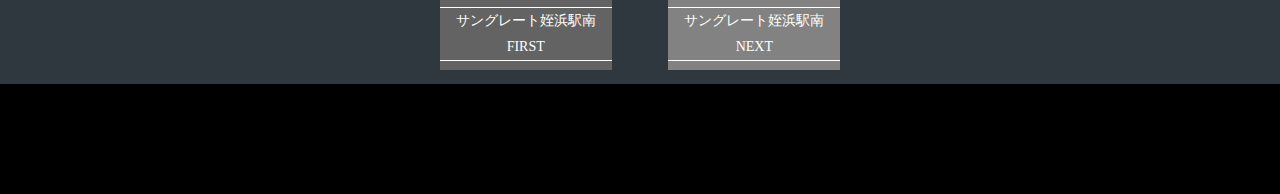
==== commit 9013a563: "fix header" ====
--- a/bathroom.html
+++ b/bathroom.html
@@ -18,79 +18,79 @@
     integrity="sha384-JcKb8q3iqJ61gNV9KGb8thSsNjpSL0n8PARn9HuZOnIxN0hoP+VmmDGMN5t9UJ0Z" crossorigin="anonymous">
   <!-- 個別ページStyle読み込み -->
   <link rel="stylesheet" href="stylesheet/bathroom/bathroom.css">
+  <!-- 共通ページ用スタイル-->
+  <link rel="stylesheet" href="stylesheet/common.css">
   <!-- Font Awesome読み込み -->
   <link rel="stylesheet" href="https://use.fontawesome.com/releases/v6.1.2/css/all.css">
 
 </head>
 
 <body>
-  <!-- Header -->
-  <header class="header" id="header">
-    <div class="header__container d-flex justify-content-between">
-      <div class="header__logo-area">
-        <img class="header__logo-img" src="image/common/logo.png" alt="Logo">
-      </div>
-      <div class="header__menu-area headerMenu navWrapper align-middle">
-        <nav class="headerNav">
-          <ul class="header__menu-list navList d-lg-flex justify-content-between align-middle">
-            <li class="header__menu-item navItem d-flex text-center c_align-items-c px-3">
-              <a href="">
-                <p class="header__menu-text">
-                  <span class="header__menu-toptext">Location</span><br>
-                  <span class="header__menu-bottomtext">ロケーション</span>
-                </p>
-              </a>
-            </li>
-            <li class="header__menu-item navItem d-flex c_align-items-c text-center px-3">
-              <a href="">
-                <p class="header__menu-text">
-                  <span class="header__menu-toptext">Quality</span><br>
-                  <span class="header__menu-bottomtext">設備仕様</span>
-                </p>
-              </a>
-            </li>
-            <li class="header__menu-item navItem d-flex c_align-items-c text-center px-3">
-              <a href="">
-                <p class="header__menu-text">
-                  <span class="header__menu-toptext">Orderstyle</span><br>
-                  <span class="header__menu-bottomtext">オーダースタイル</span>
-                </p>
-              </a>
-            </li>
-            <li
-              class="header__menu-item header__menu-item--background header__menu-item--background-left navItem d-flex c_align-items-c text-center px-3">
-              <a href="">
-                <p class="header__menu-text">
-                  <span class="header__menu-toptext">サングレート姪浜駅南</span><br>
-                  <span class="header__menu-bottomtext">FIRST</span>
-                </p>
-              </a>
-            </li>
-            <li
-              class="header__menu-item header__menu-item--background header__menu-item--background-right navItem d-flex c_align-items-c text-center px-3">
-              <a href="">
-                <p class="header__menu-text">
-                  <span class="header__menu-toptext">サングレート姪浜駅南</span><br>
-                  <span class="header__menu-bottomtext">NEXT</span>
-                </p>
-              </a>
-            </li>
-          </ul>
-        </nav>
-      </div>
-      <!-- ハンバーガーメニューボタン -->
-      <div burgerButton-area>
-        <div class="burgerButton">
-          <span class="bar bar_top"></span>
-          <span class="bar bar_mid"></span>
-          <span class="bar bar_bottom"></span>
-        </div>
-        <p class="burgerButton-menu-text">MENU</p>
-      </div>
-    </div>
-  </header>
-
-  <main>
+
+  
+	<header>
+		<!-- ヘッダー ここから -->
+		<div class="header">
+			<p class="logo">
+				<a href="index.html">
+					<span class="logo_img">
+						<img src="image/common/logo.png" alt="">
+					</span>
+				</a>
+			</p>
+			<ul class="headnavi">
+				<li class="inq_item first_item">
+					<a href="http://www.sun-great.com/meinohamafirst/" class="">サングレート姪浜駅南<br>FIRST</a>
+				</li>
+				<li class="inq_item next_item">
+					<a href="http://www.sun-great.com/meinohamanext/" class="">サングレート姪浜駅南<br>NEXT</a>
+				</li>
+			</ul>
+			<div class="nav_btn" id="nav_btn"><hr /><hr /><hr /><span class="hamb_txt open">MENU</span><span class="hamb_txt close">CLOSE</span></div>
+		</div>
+		<!-- ヘッダー ここまで -->
+		<!-- ナビ ここから -->
+		<div class="gnavi_outer">
+			<nav class="gnavi_wrap">
+				<ul class="gnavi clearfix">
+					<li class="nav nav_loc">
+						<a href="location/">
+							<span class="en">Location</span>
+							<span class="jp">ロケーション</span>
+						</a>
+					</li>
+					<li class="nav nav_qua">
+						<a href="quality/">
+							<span class="en">Quality</span>
+							<span class="jp">クオリティ</span>
+						</a>
+					</li>
+					<li class="nav nav_ord">
+						<a href="orderstyle/">
+							<span class="en">Orderstyle</span>
+							<span class="jp">オーダースタイル</span>
+						</a>
+					</li>
+					<li class="nav nav_sun">
+						<a href="http://www.sun-great.com/" target="_blank">
+							<span class="en">Company</span>
+							<span class="jp">タイヘイHP</span>
+						</a>
+					</li>
+					<li class="nav nav_wor">
+						<a href="http://www.sun-great.com/meinohamafirst/map/" class="popup_map">
+							ギャラリー案内図
+						</a>
+					</li>
+				</ul>
+
+			</nav>
+		</div>
+		<!-- ナビ ここまで -->
+	</header>
+  
+
+  <main class="main">
     <!-- トップリボン -->
     <section class="topindex d-flex c_align-items-c" id="topindex">
       <div class="c_container">
@@ -343,7 +343,7 @@
         </div>
         <div class="footer__top-right-box">
           <p class="footer__top-right-text">
-            営業時間 10：00～18：00 （定休日なし）<br>
+            営業時間 10：00～18：00 （水曜定休）<br>
             ※携帯電話からもご利用になれます。
           </p>
         </div>
--- a/stylesheet/bathroom/bathroom.css
+++ b/stylesheet/bathroom/bathroom.css
@@ -450,7 +450,12 @@
 }
 
 /* Sass変数定義 */
-main {
+body {
+  background-color: #000000;
+}
+
+.main {
+  margin-top: 90px;
   background-color: #231815;
 }
 
@@ -502,6 +507,11 @@
 .topmenu__list-item {
   height: 48.01px;
   background-color: #58595B;
+  transition: all 0.5s 0s ease;
+}
+
+.topmenu__list-item:hover {
+  background-color: #9DA0A6;
 }
 
 .topmenu__list-item--thispage {
@@ -587,8 +597,8 @@
 }
 
 @media all and (max-width: 768px) {
-  main {
-    margin-top: 90px;
+  .main {
+    margin-top: 70px;
   }
   .c_container {
     width: 92%;
@@ -611,6 +621,12 @@
   .topview2__heading-area {
     width: 100%;
   }
+  .topview2__heading-toptext {
+    margin-top: 54px;
+  }
+  .topview2__heading-bottomtext {
+    margin-top: 54px;
+  }
   .topview2__image-area {
     margin-top: 96px;
   }
@@ -621,7 +637,6 @@
 /* ヘッダースタイル共通 */
 .header {
   height: 90px;
-  background-color: #000000;
   font-family: serif;
 }
 
@@ -672,14 +687,15 @@
   /* ハンバーガーメニューボタン */
   .burgerButton-area {
     display: block;
+    padding-right: 10px;
   }
   .burgerButton-menu-text {
     display: block;
   }
   .burgerButton {
     display: block;
-    width: 60px;
-    height: 60px;
+    width: 50px;
+    height: 50px;
     position: relative;
     z-index: 20;
     border: none;
@@ -695,17 +711,17 @@
     background-color: #fff;
   }
   .bar_top {
-    top: 20px;
+    top: 10px;
   }
   .bar_mid {
     top: 50%;
     transform: translate(-50%, -50%);
   }
   .bar_bottom {
-    bottom: 20px;
+    bottom: 10px;
   }
   .burgerButton.close .bar_top {
-    transform: translate(-50%, 10px) rotate(45deg);
+    transform: translate(-50%, 15px) rotate(45deg);
     transition: transform 0.3s;
   }
   .burgerButton.close .bar_mid {
@@ -713,7 +729,7 @@
     transition: opacity 0.3s;
   }
   .burgerButton.close .bar_bottom {
-    transform: translate(-50%, -8px) rotate(-45deg);
+    transform: translate(-50%, -13px) rotate(-45deg);
     transition: transform 0.3s;
   }
   .burgerButton-menu-text {
@@ -772,6 +788,357 @@
     line-height: 48px;
   }
 }
+.nav_ord a {
+  opacity: 0.6;
+  pointer-events: none;
+}
+
+@media screen and (max-width: 768px) {
+  .navi_pc {
+    display: none;
+  }
+}
+@media not screen, screen and (min-width: 769px) {
+  .navi_sp {
+    display: none;
+  }
+}
+header {
+  position: fixed;
+  z-index: 999;
+  top: 0;
+  left: 0;
+  right: 0;
+  height: 90px;
+  background: rgba(0, 0, 0, 0.6);
+}
+
+@media screen and (max-width: 768px) {
+  header {
+    height: 70px;
+  }
+}
+div.header {
+  margin: 0 auto;
+  position: relative;
+  height: 100%;
+  color: #fff;
+}
+
+div.header .logo {
+  max-width: 261px;
+  position: absolute;
+  top: 0;
+  bottom: 0;
+  left: 10px;
+  line-height: 0;
+  font-size: 0;
+  display: flex;
+  align-items: center;
+}
+
+@media screen and (max-width: 1000px) {
+  div.header .logo {
+    max-width: 220px;
+  }
+}
+@media screen and (max-width: 768px) {
+  div.header .logo {
+    max-width: 200px;
+  }
+}
+div.header ul.headnavi {
+  max-width: 380px;
+  width: 100%;
+  position: absolute;
+  top: 21px;
+  right: 20px;
+  bottom: 21px;
+  display: flex;
+  justify-content: space-between;
+}
+
+@media screen and (max-width: 1130px) {
+  div.header ul.headnavi {
+    max-width: 280px;
+    right: 10px;
+  }
+}
+@media screen and (max-width: 768px) {
+  div.header ul.headnavi {
+    display: none;
+  }
+}
+div.header ul.headnavi li {
+  text-align: center;
+  width: 47.37%;
+}
+
+div.header ul.headnavi li a {
+  width: 100%;
+  height: 100%;
+  display: flex;
+  justify-content: center;
+  align-items: center;
+  transition: opacity 0.3s ease-in-out;
+  font-size: clamp(10px, 1.04vw, 14px);
+  line-height: 1.3;
+  padding: 0.6em 0.5em;
+}
+
+body:not(.mobile) div.header ul.headnavi li a:hover {
+  opacity: 0.7;
+}
+
+div.header ul.headnavi li.first_item a {
+  background: #002243;
+}
+
+div.header ul.headnavi li.next_item a {
+  background: #48737a;
+}
+
+div.header .nav_btn {
+  position: fixed;
+  top: 10px;
+  right: 10px;
+  cursor: pointer;
+  z-index: 9999;
+  width: 40px;
+  height: 40px;
+  transition: all 0.5s ease-in-out;
+  display: none;
+}
+
+@media screen and (max-width: 768px) {
+  div.header .nav_btn {
+    display: block;
+  }
+}
+div.header .nav_btn hr {
+  width: 24px;
+  background: #fff;
+  height: 2px;
+  position: absolute;
+  border: none;
+  transform-origin: center center;
+  left: 0;
+  right: 0;
+  margin: 0 auto;
+  transition: top 0.2s ease-in-out 0.3s, transform 0.2s ease-in-out 0s;
+}
+
+div.header .nav_btn hr:nth-child(1) {
+  top: 5px;
+}
+
+div.header .nav_btn hr:nth-child(2) {
+  top: 13px;
+}
+
+div.header .nav_btn hr:nth-child(3) {
+  top: 21px;
+}
+
+div.header .nav_btn .hamb_txt {
+  position: absolute;
+  top: 25px;
+  left: 0;
+  width: 100%;
+  height: 20px;
+  font-size: 10px;
+  font-weight: bold;
+  color: #fff;
+  text-align: center;
+  transition: all 0.5s ease-in-out;
+}
+
+div.header .nav_btn .hamb_txt.close {
+  opacity: 0;
+}
+
+body.nav_open div.header .nav_btn hr {
+  transition: top 0.2s ease-in-out 0s, transform 0.2s ease-in-out 0.3s;
+}
+
+body.nav_open div.header .nav_btn hr:nth-child(1) {
+  transform: rotate(45deg);
+  top: 13px;
+}
+
+body.nav_open div.header .nav_btn hr:nth-child(2) {
+  transform: scaleX(0);
+  top: 13px;
+}
+
+body.nav_open div.header .nav_btn hr:nth-child(3) {
+  transform: rotate(-45deg);
+  top: 13px;
+}
+
+body.nav_open div.header .nav_btn .hamb_txt.open {
+  opacity: 0;
+}
+
+body.nav_open div.header .nav_btn .hamb_txt.close {
+  opacity: 1;
+}
+
+@media screen and (max-width: 768px) {
+  .gnavi_outer {
+    display: none;
+    position: absolute;
+    top: 70px;
+    left: 0;
+    right: 0;
+  }
+}
+@media screen and (max-width: 768px) {
+  nav.gnavi_wrap {
+    position: relative;
+    display: block;
+    width: 100%;
+  }
+}
+ul.gnavi {
+  position: absolute;
+  top: 10px;
+  bottom: 10px;
+  right: 440px;
+  text-align: center;
+  display: flex;
+  justify-content: flex-start;
+  align-items: center;
+}
+
+@media screen and (max-width: 1130px) {
+  ul.gnavi {
+    right: 310px;
+  }
+}
+@media screen and (max-width: 768px) {
+  ul.gnavi {
+    position: relative;
+    width: 100%;
+    left: 0;
+    right: 0;
+    top: 0;
+    bottom: auto;
+    /*background: rgba(#000,0.6);*/
+    background: #000;
+    justify-content: space-between;
+  }
+}
+@media screen and (max-width: 480px) {
+  ul.gnavi {
+    flex-wrap: wrap;
+  }
+}
+ul.gnavi li {
+  font-size: clamp(12px, 1.04vw, 14px);
+  line-height: 1;
+  color: #fff;
+  margin-left: 2.5em;
+}
+
+@media screen and (max-width: 1130px) {
+  ul.gnavi li {
+    margin-left: 1.5em;
+  }
+}
+@media screen and (max-width: 768px) {
+  ul.gnavi li {
+    font-size: 14px;
+    width: 32%;
+    margin-left: 0;
+  }
+}
+@media screen and (max-width: 480px) {
+  ul.gnavi li {
+    width: 48%;
+    margin-left: 0;
+  }
+  ul.gnavi li.nav_sun {
+    display: none;
+  }
+  ul.gnavi li.nav_wor {
+    display: none;
+  }
+}
+ul.gnavi li a {
+  width: 100%;
+  display: flex;
+  flex-direction: column;
+  align-items: center;
+  justify-content: center;
+  text-align: center;
+  position: relative;
+  transition: opacity 0.3s ease-in-out;
+}
+
+@media screen and (max-width: 768px) {
+  ul.gnavi li a {
+    padding: 12px 5px;
+  }
+}
+ul.gnavi li a .en {
+  margin-bottom: 0.5em;
+  letter-spacing: 0.1em;
+}
+
+ul.gnavi li a .jp {
+  font-size: 0.8em;
+}
+
+ul.gnavi li a.cr, body:not(.mobile) ul.gnavi li a:hover {
+  opacity: 0.7;
+}
+
+ul.gnavi .navi_pc {
+  display: block;
+}
+
+@media screen and (max-width: 768px) {
+  ul.gnavi .navi_pc {
+    display: none;
+  }
+}
+ul.gnavi .navi_sp {
+  display: none;
+}
+
+@media screen and (max-width: 768px) {
+  ul.gnavi .navi_sp {
+    display: block;
+  }
+}
+ul.breadlist {
+  max-width: 960px;
+  margin: 0 auto;
+  padding: 10px 10px;
+  box-sizing: content-box;
+}
+
+ul.breadlist li {
+  display: inline-block;
+}
+
+ul.breadlist li:after {
+  content: "> ";
+}
+
+ul.breadlist li:last-child:after {
+  content: none;
+}
+
+ul.breadlist li a {
+  text-decoration: underline;
+}
+
+body:not(.mobile) ul.breadlist li a:hover {
+  text-decoration: none;
+}
+
 /* フッター共通スタイル */
 .footer {
   font-family: serif;
@@ -847,15 +1214,26 @@
   .footer__top-area {
     flex-direction: column;
     height: auto;
+    padding-top: 1.5rem;
+    padding-bottom: 1.5rem;
   }
   .footer__top-left-box {
     margin-top: 8.4px;
   }
+  .footer__top-left-text {
+    text-align: center;
+  }
+  .footer__top-middle-img {
+    width: 11%;
+  }
   .footer__top-middle-text {
-    font-size: 40px;
+    font-size: 36px;
   }
   .footer__top-right-box {
     margin-bottom: 8.4px;
+  }
+  .footer__top-right-text {
+    text-align: center;
   }
   .footer__bottom-area {
     display: none;
--- a/stylesheet/common.css
+++ b/stylesheet/common.css
@@ -0,0 +1,2053 @@
+@charset "UTF-8";
+/*! Writen  by SCSS */
+/* RESET */
+a, img, ul, li, table, tr, td, p, h1, h2, h3, h4, h5, h6, ol, div, body, html, dl, dt, dd, h1, h2, h3, h4, h5, h6, hr, header, footer, section, figure, figcaption, aside, main, span {
+  padding: 0px;
+  margin: 0px;
+  border: none;
+  list-style: none;
+  font-weight: inherit;
+  font-size: 1em; }
+
+header, footer, section, figure, figcaption, aside, main {
+  display: block; }
+
+img {
+  vertical-align: middle;
+  max-width: 100%;
+  height: auto;
+  -webkit-backface-visibility: hidden; }
+
+a img {
+  border: none; }
+
+/*font-style
+---------------------------------------*/
+body {
+  font-size: 14px;
+  line-height: 1.8;
+  color: #333;
+  font-weight: 500;
+  -webkit-text-size-adjust: 100%;
+  text-size-adjust: 100%; }
+  body *, body *:before, body *:after {
+    box-sizing: border-box; }
+  body *.bs_cb {
+    box-sizing: content-box; }
+  body .wrap {
+    position: relative;
+    overflow: hidden; }
+
+i.iefontfix {
+  transform: translateY(0.2em);
+  font-style: inherit; }
+
+.kerning {
+  font-feature-settings: "palt"; }
+
+.bold {
+  font-weight: bold; }
+
+.nobold {
+  font-weight: normal; }
+
+/*fontfamily-style
+---------------------------------------*/
+.mincho, header, footer {
+  font-family: "游明朝", "Yu Mincho", YuMincho, "游明朝体", 'ヒラギノ明朝 Pro W3','Hiragino Mincho Pro','HGS明朝E','ＭＳ Ｐ明朝', serif; }
+
+.gothic {
+  font-family: "游ゴシック","Yu Gothic",  YuGothic, "游ゴシック体",'Lucida Grande','Hiragino Kaku Gothic ProN', Meiryo, sans-serif; }
+
+/*color-style
+---------------------------------------*/
+.color_red {
+  color: #990000; }
+
+.bg_red {
+  background-color: #990000; }
+
+.color_blue {
+  color: #000099; }
+
+.bg_blue {
+  background-color: #000099; }
+
+.color_green {
+  color: #009900; }
+
+.bg_green {
+  background-color: #009900; }
+
+.color_yellow {
+  color: #FFFF00; }
+
+.bg_yellow {
+  background-color: #FFFF00; }
+
+.color_wh {
+  color: #fff; }
+
+.bg_wh {
+  background-color: #fff; }
+
+/*link-style
+---------------------------------------*/
+a {
+  text-decoration: none;
+  color: inherit; }
+
+/* NEW! */
+body > img, body > iframe {
+  display: none; }
+
+/*** CLEAR-FIX ***/
+.clearfix:after {
+  content: "";
+  display: block;
+  clear: both;
+  height: 0; }
+
+/* ふんわりアルファオーバー */
+.alpha a img {
+  transition: all 0.2s ease-in-out 0s;
+  will-change: opacity; }
+body:not(.mobile) .alpha a:hover img {
+  opacity: 0.7; }
+
+/* fade utility  ふんわりマウスオーバー画像置換 */
+.fadeimg_wrap {
+  display: inline-block;
+  position: relative; }
+  .fadeimg_wrap img {
+    transition: all 0.3s ease-in-out 0s; }
+    .fadeimg_wrap img.off {
+      position: relative;
+      z-index: 1; }
+    .fadeimg_wrap img.on {
+      position: absolute;
+      top: 0;
+      left: 0;
+      z-index: 2;
+      opacity: 0; }
+  body:not(.mobile) .fadeimg_wrap:hover img.off {
+    opacity: 0; }
+  body:not(.mobile) .fadeimg_wrap:hover img.on {
+    opacity: 1; }
+
+.cl_b {
+  clear: both; }
+
+/* NEW! */
+/*caption*/
+.cap_l {
+  text-align: left;
+  font-size: 10px; }
+
+.cap_r {
+  text-align: right;
+  font-size: 10px; }
+
+.center {
+  margin-left: auto !important;
+  margin-right: auto !important; }
+
+/*** ALIGN ***/
+.ta_c {
+  text-align: center; }
+
+.ta_r {
+  text-align: right; }
+
+.ta_l {
+  text-align: left; }
+
+@media screen and (max-width: 768px) {
+  .ta_c_sp {
+    text-align: center; }
+
+  .ta_r_sp {
+    text-align: right; }
+
+  .ta_l_sp {
+    text-align: left; } }
+@media not screen, screen and (min-width: 769px) {
+  .ta_c_pc {
+    text-align: center; }
+
+  .ta_r_pc {
+    text-align: right; }
+
+  .ta_l_pc {
+    text-align: left; } }
+body:not(.mobile) a.sp_link {
+  pointer-events: none; }
+
+/*///////////////////////////////////////////
+				Shiny CSS
+				MUTO 2016
+///////////////////////////////////////////*/
+.shiny a {
+  display: inline-block;
+  max-width: 100%;
+  position: relative;
+  overflow: hidden; }
+
+.shiny a:before {
+  display: block;
+  position: absolute;
+  z-index: 10;
+  left: -100%;
+  top: 0;
+  content: "";
+  width: 100%;
+  height: 100%;
+  background: linear-gradient(135deg, rgba(255, 255, 255, 0) 0%, rgba(255, 255, 255, 0) 25%, rgba(255, 255, 255, 0.5) 50%, rgba(255, 255, 255, 0) 75%, rgba(255, 255, 255, 0) 100%);
+  animation: shiny 4s infinite linear 0s; }
+
+/*光の起点と終点の指定*/
+@keyframes shiny {
+  0% {
+    left: -100%; }
+  20%,100% {
+    left: 100%; } }
+@media screen and (max-width: 900px) {
+  .vpc900 {
+    display: none; } }
+@media not screen, screen and (min-width: 901px) {
+  .vsp900 {
+    display: none; } }
+@media screen and (max-width: 768px) {
+  .vpc768 {
+    display: none; } }
+@media not screen, screen and (min-width: 769px) {
+  .vsp768 {
+    display: none; } }
+@media screen and (max-width: 767px) {
+  .vpc767 {
+    display: none; } }
+@media not screen, screen and (min-width: 768px) {
+  .vsp767 {
+    display: none; } }
+@media screen and (max-width: 600px) {
+  .vpc600 {
+    display: none; } }
+@media not screen, screen and (min-width: 601px) {
+  .vsp600 {
+    display: none; } }
+@media screen and (max-width: 480px) {
+  .vpc480 {
+    display: none; } }
+@media not screen, screen and (min-width: 481px) {
+  .vsp480 {
+    display: none; } }
+@media screen and (max-width: 375px) {
+  .vpc375 {
+    display: none; } }
+@media not screen, screen and (min-width: 376px) {
+  .vsp375 {
+    display: none; } }
+@media screen and (max-width: 360px) {
+  .vpc360 {
+    display: none; } }
+@media not screen, screen and (min-width: 361px) {
+  .vsp360 {
+    display: none; } }
+@media screen and (max-width: 320px) {
+  .vpc320 {
+    display: none; } }
+@media not screen, screen and (min-width: 321px) {
+  .vsp320 {
+    display: none; } }
+.mt0 {
+  margin-top: 0px !important; }
+
+.mr0 {
+  margin-right: 0px !important; }
+
+.ml0 {
+  margin-left: 0px !important; }
+
+.mb0 {
+  margin-bottom: 0px !important; }
+
+.pt0 {
+  padding-top: 0px !important; }
+
+.pr0 {
+  padding-right: 0px !important; }
+
+.pl0 {
+  padding-left: 0px !important; }
+
+.pb0 {
+  padding-bottom: 0px !important; }
+
+.mt1 {
+  margin-top: 1px !important; }
+
+.mr1 {
+  margin-right: 1px !important; }
+
+.ml1 {
+  margin-left: 1px !important; }
+
+.mb1 {
+  margin-bottom: 1px !important; }
+
+.pt1 {
+  padding-top: 1px !important; }
+
+.pr1 {
+  padding-right: 1px !important; }
+
+.pl1 {
+  padding-left: 1px !important; }
+
+.pb1 {
+  padding-bottom: 1px !important; }
+
+.mt2 {
+  margin-top: 2px !important; }
+
+.mr2 {
+  margin-right: 2px !important; }
+
+.ml2 {
+  margin-left: 2px !important; }
+
+.mb2 {
+  margin-bottom: 2px !important; }
+
+.pt2 {
+  padding-top: 2px !important; }
+
+.pr2 {
+  padding-right: 2px !important; }
+
+.pl2 {
+  padding-left: 2px !important; }
+
+.pb2 {
+  padding-bottom: 2px !important; }
+
+.mt3 {
+  margin-top: 3px !important; }
+
+.mr3 {
+  margin-right: 3px !important; }
+
+.ml3 {
+  margin-left: 3px !important; }
+
+.mb3 {
+  margin-bottom: 3px !important; }
+
+.pt3 {
+  padding-top: 3px !important; }
+
+.pr3 {
+  padding-right: 3px !important; }
+
+.pl3 {
+  padding-left: 3px !important; }
+
+.pb3 {
+  padding-bottom: 3px !important; }
+
+.mt4 {
+  margin-top: 4px !important; }
+
+.mr4 {
+  margin-right: 4px !important; }
+
+.ml4 {
+  margin-left: 4px !important; }
+
+.mb4 {
+  margin-bottom: 4px !important; }
+
+.pt4 {
+  padding-top: 4px !important; }
+
+.pr4 {
+  padding-right: 4px !important; }
+
+.pl4 {
+  padding-left: 4px !important; }
+
+.pb4 {
+  padding-bottom: 4px !important; }
+
+.mt5 {
+  margin-top: 5px !important; }
+
+.mr5 {
+  margin-right: 5px !important; }
+
+.ml5 {
+  margin-left: 5px !important; }
+
+.mb5 {
+  margin-bottom: 5px !important; }
+
+.pt5 {
+  padding-top: 5px !important; }
+
+.pr5 {
+  padding-right: 5px !important; }
+
+.pl5 {
+  padding-left: 5px !important; }
+
+.pb5 {
+  padding-bottom: 5px !important; }
+
+.mt6 {
+  margin-top: 6px !important; }
+
+.mr6 {
+  margin-right: 6px !important; }
+
+.ml6 {
+  margin-left: 6px !important; }
+
+.mb6 {
+  margin-bottom: 6px !important; }
+
+.pt6 {
+  padding-top: 6px !important; }
+
+.pr6 {
+  padding-right: 6px !important; }
+
+.pl6 {
+  padding-left: 6px !important; }
+
+.pb6 {
+  padding-bottom: 6px !important; }
+
+.mt7 {
+  margin-top: 7px !important; }
+
+.mr7 {
+  margin-right: 7px !important; }
+
+.ml7 {
+  margin-left: 7px !important; }
+
+.mb7 {
+  margin-bottom: 7px !important; }
+
+.pt7 {
+  padding-top: 7px !important; }
+
+.pr7 {
+  padding-right: 7px !important; }
+
+.pl7 {
+  padding-left: 7px !important; }
+
+.pb7 {
+  padding-bottom: 7px !important; }
+
+.mt8 {
+  margin-top: 8px !important; }
+
+.mr8 {
+  margin-right: 8px !important; }
+
+.ml8 {
+  margin-left: 8px !important; }
+
+.mb8 {
+  margin-bottom: 8px !important; }
+
+.pt8 {
+  padding-top: 8px !important; }
+
+.pr8 {
+  padding-right: 8px !important; }
+
+.pl8 {
+  padding-left: 8px !important; }
+
+.pb8 {
+  padding-bottom: 8px !important; }
+
+.mt9 {
+  margin-top: 9px !important; }
+
+.mr9 {
+  margin-right: 9px !important; }
+
+.ml9 {
+  margin-left: 9px !important; }
+
+.mb9 {
+  margin-bottom: 9px !important; }
+
+.pt9 {
+  padding-top: 9px !important; }
+
+.pr9 {
+  padding-right: 9px !important; }
+
+.pl9 {
+  padding-left: 9px !important; }
+
+.pb9 {
+  padding-bottom: 9px !important; }
+
+.mt10 {
+  margin-top: 10px !important; }
+
+.mr10 {
+  margin-right: 10px !important; }
+
+.ml10 {
+  margin-left: 10px !important; }
+
+.mb10 {
+  margin-bottom: 10px !important; }
+
+.pt10 {
+  padding-top: 10px !important; }
+
+.pr10 {
+  padding-right: 10px !important; }
+
+.pl10 {
+  padding-left: 10px !important; }
+
+.pb10 {
+  padding-bottom: 10px !important; }
+
+.mt15 {
+  margin-top: 15px !important; }
+
+.mr15 {
+  margin-right: 15px !important; }
+
+.ml15 {
+  margin-left: 15px !important; }
+
+.mb15 {
+  margin-bottom: 15px !important; }
+
+.pt15 {
+  padding-top: 15px !important; }
+
+.pr15 {
+  padding-right: 15px !important; }
+
+.pl15 {
+  padding-left: 15px !important; }
+
+.pb15 {
+  padding-bottom: 15px !important; }
+
+.mt20 {
+  margin-top: 20px !important; }
+
+.mr20 {
+  margin-right: 20px !important; }
+
+.ml20 {
+  margin-left: 20px !important; }
+
+.mb20 {
+  margin-bottom: 20px !important; }
+
+.pt20 {
+  padding-top: 20px !important; }
+
+.pr20 {
+  padding-right: 20px !important; }
+
+.pl20 {
+  padding-left: 20px !important; }
+
+.pb20 {
+  padding-bottom: 20px !important; }
+
+.mt25 {
+  margin-top: 25px !important; }
+
+.mr25 {
+  margin-right: 25px !important; }
+
+.ml25 {
+  margin-left: 25px !important; }
+
+.mb25 {
+  margin-bottom: 25px !important; }
+
+.pt25 {
+  padding-top: 25px !important; }
+
+.pr25 {
+  padding-right: 25px !important; }
+
+.pl25 {
+  padding-left: 25px !important; }
+
+.pb25 {
+  padding-bottom: 25px !important; }
+
+.mt30 {
+  margin-top: 30px !important; }
+
+.mr30 {
+  margin-right: 30px !important; }
+
+.ml30 {
+  margin-left: 30px !important; }
+
+.mb30 {
+  margin-bottom: 30px !important; }
+
+.pt30 {
+  padding-top: 30px !important; }
+
+.pr30 {
+  padding-right: 30px !important; }
+
+.pl30 {
+  padding-left: 30px !important; }
+
+.pb30 {
+  padding-bottom: 30px !important; }
+
+.mt35 {
+  margin-top: 35px !important; }
+
+.mr35 {
+  margin-right: 35px !important; }
+
+.ml35 {
+  margin-left: 35px !important; }
+
+.mb35 {
+  margin-bottom: 35px !important; }
+
+.pt35 {
+  padding-top: 35px !important; }
+
+.pr35 {
+  padding-right: 35px !important; }
+
+.pl35 {
+  padding-left: 35px !important; }
+
+.pb35 {
+  padding-bottom: 35px !important; }
+
+.mt40 {
+  margin-top: 40px !important; }
+
+.mr40 {
+  margin-right: 40px !important; }
+
+.ml40 {
+  margin-left: 40px !important; }
+
+.mb40 {
+  margin-bottom: 40px !important; }
+
+.pt40 {
+  padding-top: 40px !important; }
+
+.pr40 {
+  padding-right: 40px !important; }
+
+.pl40 {
+  padding-left: 40px !important; }
+
+.pb40 {
+  padding-bottom: 40px !important; }
+
+.mt45 {
+  margin-top: 45px !important; }
+
+.mr45 {
+  margin-right: 45px !important; }
+
+.ml45 {
+  margin-left: 45px !important; }
+
+.mb45 {
+  margin-bottom: 45px !important; }
+
+.pt45 {
+  padding-top: 45px !important; }
+
+.pr45 {
+  padding-right: 45px !important; }
+
+.pl45 {
+  padding-left: 45px !important; }
+
+.pb45 {
+  padding-bottom: 45px !important; }
+
+.mt50 {
+  margin-top: 50px !important; }
+
+.mr50 {
+  margin-right: 50px !important; }
+
+.ml50 {
+  margin-left: 50px !important; }
+
+.mb50 {
+  margin-bottom: 50px !important; }
+
+.pt50 {
+  padding-top: 50px !important; }
+
+.pr50 {
+  padding-right: 50px !important; }
+
+.pl50 {
+  padding-left: 50px !important; }
+
+.pb50 {
+  padding-bottom: 50px !important; }
+
+.mt55 {
+  margin-top: 55px !important; }
+
+.mr55 {
+  margin-right: 55px !important; }
+
+.ml55 {
+  margin-left: 55px !important; }
+
+.mb55 {
+  margin-bottom: 55px !important; }
+
+.pt55 {
+  padding-top: 55px !important; }
+
+.pr55 {
+  padding-right: 55px !important; }
+
+.pl55 {
+  padding-left: 55px !important; }
+
+.pb55 {
+  padding-bottom: 55px !important; }
+
+.mt60 {
+  margin-top: 60px !important; }
+
+.mr60 {
+  margin-right: 60px !important; }
+
+.ml60 {
+  margin-left: 60px !important; }
+
+.mb60 {
+  margin-bottom: 60px !important; }
+
+.pt60 {
+  padding-top: 60px !important; }
+
+.pr60 {
+  padding-right: 60px !important; }
+
+.pl60 {
+  padding-left: 60px !important; }
+
+.pb60 {
+  padding-bottom: 60px !important; }
+
+.mt65 {
+  margin-top: 65px !important; }
+
+.mr65 {
+  margin-right: 65px !important; }
+
+.ml65 {
+  margin-left: 65px !important; }
+
+.mb65 {
+  margin-bottom: 65px !important; }
+
+.pt65 {
+  padding-top: 65px !important; }
+
+.pr65 {
+  padding-right: 65px !important; }
+
+.pl65 {
+  padding-left: 65px !important; }
+
+.pb65 {
+  padding-bottom: 65px !important; }
+
+.mt70 {
+  margin-top: 70px !important; }
+
+.mr70 {
+  margin-right: 70px !important; }
+
+.ml70 {
+  margin-left: 70px !important; }
+
+.mb70 {
+  margin-bottom: 70px !important; }
+
+.pt70 {
+  padding-top: 70px !important; }
+
+.pr70 {
+  padding-right: 70px !important; }
+
+.pl70 {
+  padding-left: 70px !important; }
+
+.pb70 {
+  padding-bottom: 70px !important; }
+
+.mt75 {
+  margin-top: 75px !important; }
+
+.mr75 {
+  margin-right: 75px !important; }
+
+.ml75 {
+  margin-left: 75px !important; }
+
+.mb75 {
+  margin-bottom: 75px !important; }
+
+.pt75 {
+  padding-top: 75px !important; }
+
+.pr75 {
+  padding-right: 75px !important; }
+
+.pl75 {
+  padding-left: 75px !important; }
+
+.pb75 {
+  padding-bottom: 75px !important; }
+
+.mt80 {
+  margin-top: 80px !important; }
+
+.mr80 {
+  margin-right: 80px !important; }
+
+.ml80 {
+  margin-left: 80px !important; }
+
+.mb80 {
+  margin-bottom: 80px !important; }
+
+.pt80 {
+  padding-top: 80px !important; }
+
+.pr80 {
+  padding-right: 80px !important; }
+
+.pl80 {
+  padding-left: 80px !important; }
+
+.pb80 {
+  padding-bottom: 80px !important; }
+
+.mt85 {
+  margin-top: 85px !important; }
+
+.mr85 {
+  margin-right: 85px !important; }
+
+.ml85 {
+  margin-left: 85px !important; }
+
+.mb85 {
+  margin-bottom: 85px !important; }
+
+.pt85 {
+  padding-top: 85px !important; }
+
+.pr85 {
+  padding-right: 85px !important; }
+
+.pl85 {
+  padding-left: 85px !important; }
+
+.pb85 {
+  padding-bottom: 85px !important; }
+
+.mt90 {
+  margin-top: 90px !important; }
+
+.mr90 {
+  margin-right: 90px !important; }
+
+.ml90 {
+  margin-left: 90px !important; }
+
+.mb90 {
+  margin-bottom: 90px !important; }
+
+.pt90 {
+  padding-top: 90px !important; }
+
+.pr90 {
+  padding-right: 90px !important; }
+
+.pl90 {
+  padding-left: 90px !important; }
+
+.pb90 {
+  padding-bottom: 90px !important; }
+
+.mt95 {
+  margin-top: 95px !important; }
+
+.mr95 {
+  margin-right: 95px !important; }
+
+.ml95 {
+  margin-left: 95px !important; }
+
+.mb95 {
+  margin-bottom: 95px !important; }
+
+.pt95 {
+  padding-top: 95px !important; }
+
+.pr95 {
+  padding-right: 95px !important; }
+
+.pl95 {
+  padding-left: 95px !important; }
+
+.pb95 {
+  padding-bottom: 95px !important; }
+
+.mt100 {
+  margin-top: 100px !important; }
+
+.mr100 {
+  margin-right: 100px !important; }
+
+.ml100 {
+  margin-left: 100px !important; }
+
+.mb100 {
+  margin-bottom: 100px !important; }
+
+.pt100 {
+  padding-top: 100px !important; }
+
+.pr100 {
+  padding-right: 100px !important; }
+
+.pl100 {
+  padding-left: 100px !important; }
+
+.pb100 {
+  padding-bottom: 100px !important; }
+
+.mt105 {
+  margin-top: 105px !important; }
+
+.mr105 {
+  margin-right: 105px !important; }
+
+.ml105 {
+  margin-left: 105px !important; }
+
+.mb105 {
+  margin-bottom: 105px !important; }
+
+.pt105 {
+  padding-top: 105px !important; }
+
+.pr105 {
+  padding-right: 105px !important; }
+
+.pl105 {
+  padding-left: 105px !important; }
+
+.pb105 {
+  padding-bottom: 105px !important; }
+
+.mt110 {
+  margin-top: 110px !important; }
+
+.mr110 {
+  margin-right: 110px !important; }
+
+.ml110 {
+  margin-left: 110px !important; }
+
+.mb110 {
+  margin-bottom: 110px !important; }
+
+.pt110 {
+  padding-top: 110px !important; }
+
+.pr110 {
+  padding-right: 110px !important; }
+
+.pl110 {
+  padding-left: 110px !important; }
+
+.pb110 {
+  padding-bottom: 110px !important; }
+
+.mt115 {
+  margin-top: 115px !important; }
+
+.mr115 {
+  margin-right: 115px !important; }
+
+.ml115 {
+  margin-left: 115px !important; }
+
+.mb115 {
+  margin-bottom: 115px !important; }
+
+.pt115 {
+  padding-top: 115px !important; }
+
+.pr115 {
+  padding-right: 115px !important; }
+
+.pl115 {
+  padding-left: 115px !important; }
+
+.pb115 {
+  padding-bottom: 115px !important; }
+
+.mt120 {
+  margin-top: 120px !important; }
+
+.mr120 {
+  margin-right: 120px !important; }
+
+.ml120 {
+  margin-left: 120px !important; }
+
+.mb120 {
+  margin-bottom: 120px !important; }
+
+.pt120 {
+  padding-top: 120px !important; }
+
+.pr120 {
+  padding-right: 120px !important; }
+
+.pl120 {
+  padding-left: 120px !important; }
+
+.pb120 {
+  padding-bottom: 120px !important; }
+
+.mt125 {
+  margin-top: 125px !important; }
+
+.mr125 {
+  margin-right: 125px !important; }
+
+.ml125 {
+  margin-left: 125px !important; }
+
+.mb125 {
+  margin-bottom: 125px !important; }
+
+.pt125 {
+  padding-top: 125px !important; }
+
+.pr125 {
+  padding-right: 125px !important; }
+
+.pl125 {
+  padding-left: 125px !important; }
+
+.pb125 {
+  padding-bottom: 125px !important; }
+
+.mt130 {
+  margin-top: 130px !important; }
+
+.mr130 {
+  margin-right: 130px !important; }
+
+.ml130 {
+  margin-left: 130px !important; }
+
+.mb130 {
+  margin-bottom: 130px !important; }
+
+.pt130 {
+  padding-top: 130px !important; }
+
+.pr130 {
+  padding-right: 130px !important; }
+
+.pl130 {
+  padding-left: 130px !important; }
+
+.pb130 {
+  padding-bottom: 130px !important; }
+
+.mt135 {
+  margin-top: 135px !important; }
+
+.mr135 {
+  margin-right: 135px !important; }
+
+.ml135 {
+  margin-left: 135px !important; }
+
+.mb135 {
+  margin-bottom: 135px !important; }
+
+.pt135 {
+  padding-top: 135px !important; }
+
+.pr135 {
+  padding-right: 135px !important; }
+
+.pl135 {
+  padding-left: 135px !important; }
+
+.pb135 {
+  padding-bottom: 135px !important; }
+
+.mt140 {
+  margin-top: 140px !important; }
+
+.mr140 {
+  margin-right: 140px !important; }
+
+.ml140 {
+  margin-left: 140px !important; }
+
+.mb140 {
+  margin-bottom: 140px !important; }
+
+.pt140 {
+  padding-top: 140px !important; }
+
+.pr140 {
+  padding-right: 140px !important; }
+
+.pl140 {
+  padding-left: 140px !important; }
+
+.pb140 {
+  padding-bottom: 140px !important; }
+
+.mt145 {
+  margin-top: 145px !important; }
+
+.mr145 {
+  margin-right: 145px !important; }
+
+.ml145 {
+  margin-left: 145px !important; }
+
+.mb145 {
+  margin-bottom: 145px !important; }
+
+.pt145 {
+  padding-top: 145px !important; }
+
+.pr145 {
+  padding-right: 145px !important; }
+
+.pl145 {
+  padding-left: 145px !important; }
+
+.pb145 {
+  padding-bottom: 145px !important; }
+
+.mt150 {
+  margin-top: 150px !important; }
+
+.mr150 {
+  margin-right: 150px !important; }
+
+.ml150 {
+  margin-left: 150px !important; }
+
+.mb150 {
+  margin-bottom: 150px !important; }
+
+.pt150 {
+  padding-top: 150px !important; }
+
+.pr150 {
+  padding-right: 150px !important; }
+
+.pl150 {
+  padding-left: 150px !important; }
+
+.pb150 {
+  padding-bottom: 150px !important; }
+
+.mt155 {
+  margin-top: 155px !important; }
+
+.mr155 {
+  margin-right: 155px !important; }
+
+.ml155 {
+  margin-left: 155px !important; }
+
+.mb155 {
+  margin-bottom: 155px !important; }
+
+.pt155 {
+  padding-top: 155px !important; }
+
+.pr155 {
+  padding-right: 155px !important; }
+
+.pl155 {
+  padding-left: 155px !important; }
+
+.pb155 {
+  padding-bottom: 155px !important; }
+
+.mt160 {
+  margin-top: 160px !important; }
+
+.mr160 {
+  margin-right: 160px !important; }
+
+.ml160 {
+  margin-left: 160px !important; }
+
+.mb160 {
+  margin-bottom: 160px !important; }
+
+.pt160 {
+  padding-top: 160px !important; }
+
+.pr160 {
+  padding-right: 160px !important; }
+
+.pl160 {
+  padding-left: 160px !important; }
+
+.pb160 {
+  padding-bottom: 160px !important; }
+
+.mt165 {
+  margin-top: 165px !important; }
+
+.mr165 {
+  margin-right: 165px !important; }
+
+.ml165 {
+  margin-left: 165px !important; }
+
+.mb165 {
+  margin-bottom: 165px !important; }
+
+.pt165 {
+  padding-top: 165px !important; }
+
+.pr165 {
+  padding-right: 165px !important; }
+
+.pl165 {
+  padding-left: 165px !important; }
+
+.pb165 {
+  padding-bottom: 165px !important; }
+
+.mt170 {
+  margin-top: 170px !important; }
+
+.mr170 {
+  margin-right: 170px !important; }
+
+.ml170 {
+  margin-left: 170px !important; }
+
+.mb170 {
+  margin-bottom: 170px !important; }
+
+.pt170 {
+  padding-top: 170px !important; }
+
+.pr170 {
+  padding-right: 170px !important; }
+
+.pl170 {
+  padding-left: 170px !important; }
+
+.pb170 {
+  padding-bottom: 170px !important; }
+
+.mt175 {
+  margin-top: 175px !important; }
+
+.mr175 {
+  margin-right: 175px !important; }
+
+.ml175 {
+  margin-left: 175px !important; }
+
+.mb175 {
+  margin-bottom: 175px !important; }
+
+.pt175 {
+  padding-top: 175px !important; }
+
+.pr175 {
+  padding-right: 175px !important; }
+
+.pl175 {
+  padding-left: 175px !important; }
+
+.pb175 {
+  padding-bottom: 175px !important; }
+
+.mt180 {
+  margin-top: 180px !important; }
+
+.mr180 {
+  margin-right: 180px !important; }
+
+.ml180 {
+  margin-left: 180px !important; }
+
+.mb180 {
+  margin-bottom: 180px !important; }
+
+.pt180 {
+  padding-top: 180px !important; }
+
+.pr180 {
+  padding-right: 180px !important; }
+
+.pl180 {
+  padding-left: 180px !important; }
+
+.pb180 {
+  padding-bottom: 180px !important; }
+
+.mt185 {
+  margin-top: 185px !important; }
+
+.mr185 {
+  margin-right: 185px !important; }
+
+.ml185 {
+  margin-left: 185px !important; }
+
+.mb185 {
+  margin-bottom: 185px !important; }
+
+.pt185 {
+  padding-top: 185px !important; }
+
+.pr185 {
+  padding-right: 185px !important; }
+
+.pl185 {
+  padding-left: 185px !important; }
+
+.pb185 {
+  padding-bottom: 185px !important; }
+
+.mt190 {
+  margin-top: 190px !important; }
+
+.mr190 {
+  margin-right: 190px !important; }
+
+.ml190 {
+  margin-left: 190px !important; }
+
+.mb190 {
+  margin-bottom: 190px !important; }
+
+.pt190 {
+  padding-top: 190px !important; }
+
+.pr190 {
+  padding-right: 190px !important; }
+
+.pl190 {
+  padding-left: 190px !important; }
+
+.pb190 {
+  padding-bottom: 190px !important; }
+
+.mt195 {
+  margin-top: 195px !important; }
+
+.mr195 {
+  margin-right: 195px !important; }
+
+.ml195 {
+  margin-left: 195px !important; }
+
+.mb195 {
+  margin-bottom: 195px !important; }
+
+.pt195 {
+  padding-top: 195px !important; }
+
+.pr195 {
+  padding-right: 195px !important; }
+
+.pl195 {
+  padding-left: 195px !important; }
+
+.pb195 {
+  padding-bottom: 195px !important; }
+
+.mt200 {
+  margin-top: 200px !important; }
+
+.mr200 {
+  margin-right: 200px !important; }
+
+.ml200 {
+  margin-left: 200px !important; }
+
+.mb200 {
+  margin-bottom: 200px !important; }
+
+.pt200 {
+  padding-top: 200px !important; }
+
+.pr200 {
+  padding-right: 200px !important; }
+
+.pl200 {
+  padding-left: 200px !important; }
+
+.pb200 {
+  padding-bottom: 200px !important; }
+
+.side_spc {
+  padding-left: 20px;
+  padding-right: 20px; }
+
+@media screen and (max-width: 768px) {
+  .mb0_sp {
+    margin-bottom: 0px !important; }
+
+  .mb1_sp {
+    margin-bottom: 1px !important; }
+
+  .mb2_sp {
+    margin-bottom: 2px !important; }
+
+  .mb3_sp {
+    margin-bottom: 3px !important; }
+
+  .mb4_sp {
+    margin-bottom: 4px !important; }
+
+  .mb5_sp {
+    margin-bottom: 5px !important; }
+
+  .mb6_sp {
+    margin-bottom: 6px !important; }
+
+  .mb7_sp {
+    margin-bottom: 7px !important; }
+
+  .mb8_sp {
+    margin-bottom: 8px !important; }
+
+  .mb9_sp {
+    margin-bottom: 9px !important; }
+
+  .mb10_sp {
+    margin-bottom: 10px !important; }
+
+  .mb15_sp {
+    margin-bottom: 15px !important; }
+
+  .mb20_sp {
+    margin-bottom: 20px !important; }
+
+  .mb25_sp {
+    margin-bottom: 25px !important; }
+
+  .mb30_sp {
+    margin-bottom: 30px !important; }
+
+  .mb35_sp {
+    margin-bottom: 35px !important; }
+
+  .mb40_sp {
+    margin-bottom: 40px !important; }
+
+  .mb45_sp {
+    margin-bottom: 45px !important; }
+
+  .mb50_sp {
+    margin-bottom: 50px !important; }
+
+  .mb55_sp {
+    margin-bottom: 55px !important; }
+
+  .mb60_sp {
+    margin-bottom: 60px !important; }
+
+  .mb65_sp {
+    margin-bottom: 65px !important; }
+
+  .mb70_sp {
+    margin-bottom: 70px !important; }
+
+  .mb75_sp {
+    margin-bottom: 75px !important; }
+
+  .mb80_sp {
+    margin-bottom: 80px !important; }
+
+  .mb85_sp {
+    margin-bottom: 85px !important; }
+
+  .mb90_sp {
+    margin-bottom: 90px !important; }
+
+  .mb95_sp {
+    margin-bottom: 95px !important; }
+
+  .mb100_sp {
+    margin-bottom: 100px !important; }
+
+  .mb105_sp {
+    margin-bottom: 105px !important; }
+
+  .mb110_sp {
+    margin-bottom: 110px !important; }
+
+  .mb115_sp {
+    margin-bottom: 115px !important; }
+
+  .mb120_sp {
+    margin-bottom: 120px !important; }
+
+  .mb125_sp {
+    margin-bottom: 125px !important; }
+
+  .mb130_sp {
+    margin-bottom: 130px !important; }
+
+  .mb135_sp {
+    margin-bottom: 135px !important; }
+
+  .mb140_sp {
+    margin-bottom: 140px !important; }
+
+  .mb145_sp {
+    margin-bottom: 145px !important; }
+
+  .mb150_sp {
+    margin-bottom: 150px !important; }
+
+  .mb155_sp {
+    margin-bottom: 155px !important; }
+
+  .mb160_sp {
+    margin-bottom: 160px !important; }
+
+  .mb165_sp {
+    margin-bottom: 165px !important; }
+
+  .mb170_sp {
+    margin-bottom: 170px !important; }
+
+  .mb175_sp {
+    margin-bottom: 175px !important; }
+
+  .mb180_sp {
+    margin-bottom: 180px !important; }
+
+  .mb185_sp {
+    margin-bottom: 185px !important; }
+
+  .mb190_sp {
+    margin-bottom: 190px !important; }
+
+  .mb195_sp {
+    margin-bottom: 195px !important; }
+
+  .mb200_sp {
+    margin-bottom: 200px !important; } }
+/*=====================================================
+COMMON-LAYOUT
+======================================================*/
+h1 {
+  display: none; }
+
+.nav_ord a {
+  opacity: 0.6;
+  pointer-events: none; }
+
+@media screen and (max-width: 768px) {
+  .navi_pc {
+    display: none; } }
+@media not screen, screen and (min-width: 769px) {
+  .navi_sp {
+    display: none; } }
+header {
+  position: fixed;
+  z-index: 999;
+  top: 0;
+  left: 0;
+  right: 0;
+  height: 90px;
+  background: rgba(0, 0, 0, 0.6); }
+  @media screen and (max-width: 768px) {
+    header {
+      height: 70px; } }
+
+div.header {
+  margin: 0 auto;
+  position: relative;
+  height: 100%;
+  color: #fff; }
+  div.header .logo {
+    max-width: 261px;
+    position: absolute;
+    top: 0;
+    bottom: 0;
+    left: 10px;
+    line-height: 0;
+    font-size: 0;
+    display: flex;
+    align-items: center; }
+    @media screen and (max-width: 1000px) {
+      div.header .logo {
+        max-width: 220px; } }
+    @media screen and (max-width: 768px) {
+      div.header .logo {
+        max-width: 200px; } }
+  div.header ul.headnavi {
+    max-width: 380px;
+    width: 100%;
+    position: absolute;
+    top: 21px;
+    right: 20px;
+    bottom: 21px;
+    display: flex;
+    justify-content: space-between; }
+    @media screen and (max-width: 1130px) {
+      div.header ul.headnavi {
+        max-width: 280px;
+        right: 10px; } }
+    @media screen and (max-width: 768px) {
+      div.header ul.headnavi {
+        display: none; } }
+    div.header ul.headnavi li {
+      text-align: center;
+      width: 47.37%; }
+      div.header ul.headnavi li a {
+        width: 100%;
+        height: 100%;
+        display: flex;
+        justify-content: center;
+        align-items: center;
+        transition: opacity 0.3s ease-in-out;
+        font-size: clamp(10px, 1.04vw, 14px);
+        line-height: 1.3;
+        padding: 0.6em 0.5em; }
+        body:not(.mobile) div.header ul.headnavi li a:hover {
+          opacity: 0.7; }
+      div.header ul.headnavi li.first_item a {
+        background: #002243; }
+      div.header ul.headnavi li.next_item a {
+        background: #48737a; }
+  div.header .nav_btn {
+    position: fixed;
+    top: 10px;
+    right: 10px;
+    cursor: pointer;
+    z-index: 9999;
+    width: 40px;
+    height: 40px;
+    transition: all 0.5s ease-in-out;
+    display: none; }
+    @media screen and (max-width: 768px) {
+      div.header .nav_btn {
+        display: block; } }
+    div.header .nav_btn hr {
+      width: 24px;
+      background: #fff;
+      height: 2px;
+      position: absolute;
+      border: none;
+      transform-origin: center center;
+      left: 0;
+      right: 0;
+      margin: 0 auto;
+      transition: top 0.2s ease-in-out 0.3s,transform 0.2s ease-in-out 0s; }
+      div.header .nav_btn hr:nth-child(1) {
+        top: 5px; }
+      div.header .nav_btn hr:nth-child(2) {
+        top: 13px; }
+      div.header .nav_btn hr:nth-child(3) {
+        top: 21px; }
+    div.header .nav_btn .hamb_txt {
+      position: absolute;
+      top: 25px;
+      left: 0;
+      width: 100%;
+      height: 20px;
+      font-size: 10px;
+      font-weight: bold;
+      color: #fff;
+      text-align: center;
+      transition: all 0.5s ease-in-out; }
+      div.header .nav_btn .hamb_txt.close {
+        opacity: 0; }
+    body.nav_open div.header .nav_btn hr {
+      transition: top 0.2s ease-in-out 0s,transform 0.2s ease-in-out 0.3s; }
+      body.nav_open div.header .nav_btn hr:nth-child(1) {
+        transform: rotate(45deg);
+        top: 13px; }
+      body.nav_open div.header .nav_btn hr:nth-child(2) {
+        transform: scaleX(0);
+        top: 13px; }
+      body.nav_open div.header .nav_btn hr:nth-child(3) {
+        transform: rotate(-45deg);
+        top: 13px; }
+    body.nav_open div.header .nav_btn .hamb_txt.open {
+      opacity: 0; }
+    body.nav_open div.header .nav_btn .hamb_txt.close {
+      opacity: 1; }
+
+@media screen and (max-width: 768px) {
+  .gnavi_outer {
+    display: none;
+    position: absolute;
+    top: 70px;
+    left: 0;
+    right: 0; } }
+
+@media screen and (max-width: 768px) {
+  nav.gnavi_wrap {
+    position: relative;
+    display: block;
+    width: 100%; } }
+
+ul.gnavi {
+  position: absolute;
+  top: 10px;
+  bottom: 10px;
+  right: 440px;
+  text-align: center;
+  display: flex;
+  justify-content: flex-start;
+  align-items: center; }
+  @media screen and (max-width: 1130px) {
+    ul.gnavi {
+      right: 310px; } }
+  @media screen and (max-width: 768px) {
+    ul.gnavi {
+      position: relative;
+      width: 100%;
+      left: 0;
+      right: 0;
+      top: 0;
+      bottom: auto;
+      /*background: rgba(#000,0.6);*/
+      background: #000;
+      justify-content: space-between; } }
+  @media screen and (max-width: 480px) {
+    ul.gnavi {
+      flex-wrap: wrap; } }
+  ul.gnavi li {
+    font-size: clamp(12px, 1.04vw, 14px);
+    line-height: 1;
+    color: #fff;
+    margin-left: 2.5em; }
+    @media screen and (max-width: 1130px) {
+      ul.gnavi li {
+        margin-left: 1.5em; } }
+    @media screen and (max-width: 768px) {
+      ul.gnavi li {
+        font-size: 14px;
+        width: 32%;
+        margin-left: 0; } }
+    @media screen and (max-width: 480px) {
+      ul.gnavi li {
+        width: 48%;
+        margin-left: 0; }
+        ul.gnavi li.nav_sun {
+          display: none; }
+        ul.gnavi li.nav_wor {
+          display: none; } }
+    ul.gnavi li a {
+      width: 100%;
+      display: flex;
+      flex-direction: column;
+      align-items: center;
+      justify-content: center;
+      text-align: center;
+      position: relative;
+      transition: opacity 0.3s ease-in-out; }
+      @media screen and (max-width: 768px) {
+        ul.gnavi li a {
+          padding: 12px 5px; } }
+      ul.gnavi li a .en {
+        margin-bottom: 0.5em;
+        letter-spacing: 0.1em; }
+      ul.gnavi li a .jp {
+        font-size: 0.8em; }
+      ul.gnavi li a.cr, body:not(.mobile) ul.gnavi li a:hover {
+        opacity: 0.7; }
+  ul.gnavi .navi_pc {
+    display: block; }
+    @media screen and (max-width: 768px) {
+      ul.gnavi .navi_pc {
+        display: none; } }
+  ul.gnavi .navi_sp {
+    display: none; }
+    @media screen and (max-width: 768px) {
+      ul.gnavi .navi_sp {
+        display: block; } }
+
+ul.breadlist {
+  max-width: 960px;
+  margin: 0 auto;
+  padding: 10px 10px;
+  box-sizing: content-box; }
+  ul.breadlist li {
+    display: inline-block; }
+    ul.breadlist li:after {
+      content: "> "; }
+    ul.breadlist li:last-child:after {
+      content: none; }
+    ul.breadlist li a {
+      text-decoration: underline; }
+      body:not(.mobile) ul.breadlist li a:hover {
+        text-decoration: none; }
+
+.container {
+  max-width: 1280px;
+  margin: 0 auto; }
+
+.inner {
+  max-width: 1280px;
+  margin: 0 auto;
+  padding: 0 20px;
+  box-sizing: content-box; }
+
+footer {
+  width: 100%;
+  background: #0b0a0c; }
+  footer .cap_wrap {
+    padding: 40px 0;
+    color: #fff;
+    font-size: 12px; }
+    @media screen and (max-width: 767px) {
+      footer .cap_wrap {
+        font-size: 10px;
+        padding: 20px 0; } }
+  footer .contact {
+    background: #2f373f;
+    padding: 30px 0; }
+    @media screen and (max-width: 767px) {
+      footer .contact {
+        padding: 20px 0; } }
+    footer .contact .inner {
+      display: flex;
+      justify-content: center;
+      align-items: center;
+      color: #fff; }
+      footer .contact .inner .tel1 {
+        font-size: 16px;
+        line-height: 1.5; }
+      footer .contact .inner .tel2 {
+        margin: 0 30px; }
+      footer .contact .inner .tel3 {
+        font-size: 12px;
+        line-height: 2; }
+      @media screen and (max-width: 1050px) {
+        footer .contact .inner {
+          display: block;
+          text-align: center; }
+          footer .contact .inner .tel1 {
+            margin: 0 auto 5px; }
+          footer .contact .inner .tel2 {
+            margin: 0 20px 5px; } }
+      @media screen and (max-width: 767px) {
+        footer .contact .inner {
+          display: block;
+          text-align: center; }
+          footer .contact .inner .tel1 {
+            font-size: 12px; }
+          footer .contact .inner .tel2 {
+            margin: 0 40px 5px; }
+          footer .contact .inner .tel3 {
+            font-size: 10px; } }
+  footer div.footer {
+    max-width: 1280px;
+    margin: 0 auto;
+    padding: 30px 20px;
+    box-sizing: content-box; }
+    @media screen and (max-width: 767px) {
+      footer div.footer {
+        padding: 20px 70px; } }
+
+.copyright {
+  background: #000;
+  color: #CCC;
+  padding: 3px 0; }
+  .copyright address {
+    max-width: 960px;
+    margin: 0 auto;
+    box-sizing: content-box;
+    padding: 0 10px;
+    text-align: right;
+    font-style: normal;
+    font-size: 10px; }
+
+.img_cap {
+  position: relative; }
+  .img_cap span {
+    background: rgba(0, 0, 0, 0.6);
+    font-size: 10px;
+    display: block;
+    padding: 3px 5px;
+    line-height: 1.5;
+    color: #FFFFFF;
+    position: absolute;
+    bottom: 0;
+    right: 0;
+    text-align: right; }
+  .img_cap.white span {
+    background: rgba(255, 255, 255, 0.6);
+    color: #333333; }
+  .img_cap.left span {
+    right: auto;
+    left: 0; }
+  .img_cap.no_bg span, .img_cap.white.no_bg span {
+    background: none; }
+  .img_cap.shadow span {
+    background: none;
+    text-shadow: 0px 0px 0px rgba(0, 0, 0, 0.8), 0px 0px 1px rgba(0, 0, 0, 0.8), 0px 0px 2px rgba(0, 0, 0, 0.8), 0px 0px 3px rgba(0, 0, 0, 0.8), 0px 0px 4px rgba(0, 0, 0, 0.8), 0px 0px 5px rgba(0, 0, 0, 0.8); }
+  .img_cap.white.shadow span {
+    background: none;
+    text-shadow: 0px 0px 0px #fff, 0px 0px 1px #fff, 0px 0px 2px #fff, 0px 0px 3px #fff, 0px 0px 4px #fff, 0px 0px 5px #fff, 0px 0px 6px #fff, 0px 0px 7px #fff, 0px 0px 8px #fff; }
+
+.pagetop {
+  position: fixed;
+  bottom: 20px;
+  right: -60px;
+  transition: all 0.5s ease-in-out 0s; }
+  .pagetop.scrolled {
+    right: 20px; }
+
+.pagetop2 {
+  position: fixed;
+  bottom: 80px;
+  right: -60px;
+  transition: all 0.5s ease-in-out 0s; }
+  .pagetop2.scrolled {
+    right: 20px; }
+
+    
+footer {
+  margin-bottom: 110px; }
+  @media screen and (max-width: 1050px) {
+    footer {
+      margin-bottom: 70px; } }
+
+.link {
+  position: fixed;
+  bottom: 0;
+  left: 0;
+  width: 100%;
+  background: rgba(255, 255, 255, 0.8);
+  padding: 10px 0;
+  z-index: 9999; }
+  @media screen and (max-width: 767px) {
+    .link {
+      padding: 10px 10px; } }
+  .link ul {
+    display: flex;
+    justify-content: center; }
+    .link ul li {
+      margin: 0 20px;
+      width: 300px;
+      height: 56px; }
+      @media screen and (max-width: 767px) {
+        .link ul li {
+          margin: 0 10px;
+          width: calc(50% - 20px);
+          height: 50px; } }
+      .link ul li a {
+        display: block;
+        width: 100%;
+        height: 100%;
+        position: relative;
+        color: #fff;
+        font-size: 15px;
+        line-height: 1.4;
+        text-align: center;
+        display: flex;
+        justify-content: center;
+        align-items: center; }
+        @media screen and (max-width: 767px) {
+          .link ul li a {
+            font-size: 14px; } }
+        .link ul li a::after {
+          content: "";
+          position: absolute;
+          bottom: 3px;
+          left: 0;
+          width: 100%;
+          height: 1px;
+          background: #fff; }
+        .link ul li a::before {
+          content: "";
+          position: absolute;
+          top: 3px;
+          left: 0;
+          width: 100%;
+          height: 1px;
+          background: #fff; }
+      .link ul li:nth-child(1) a {
+        background: #002243;
+        transition: opacity 0.3s ease-in-out; }
+        .link ul li:nth-child(1) a:hover {
+          opacity: 0.7; }
+      .link ul li:nth-child(2) a {
+        background: #48737a;
+        transition: opacity 0.3s ease-in-out; }
+        .link ul li:nth-child(2) a:hover {
+          opacity: 0.7; }
+
+/*	スクロールアクション	*/
+.fadeup {
+  transition: opacity 0.6s cubic-bezier(0.75, 0, 0.25, 1) 0s, transform 0.6s cubic-bezier(0.75, 0, 0.25, 1) 0s;
+  opacity: 0;
+  transform: translateY(25px);
+  will-change: opacity,transform; }
+  .fadeup.p-view {
+    opacity: 1;
+    transform: translateY(0px); }
+
+.parallax.blur {
+  opacity: 0;
+  filter: blur(20px);
+  transition: all 0.6s ease-in-out 0s;
+  transform: translateY(0);
+  will-change: opacity,filter,transform; }
+  .parallax.blur.p-view {
+    opacity: 1;
+    filter: blur(0); }
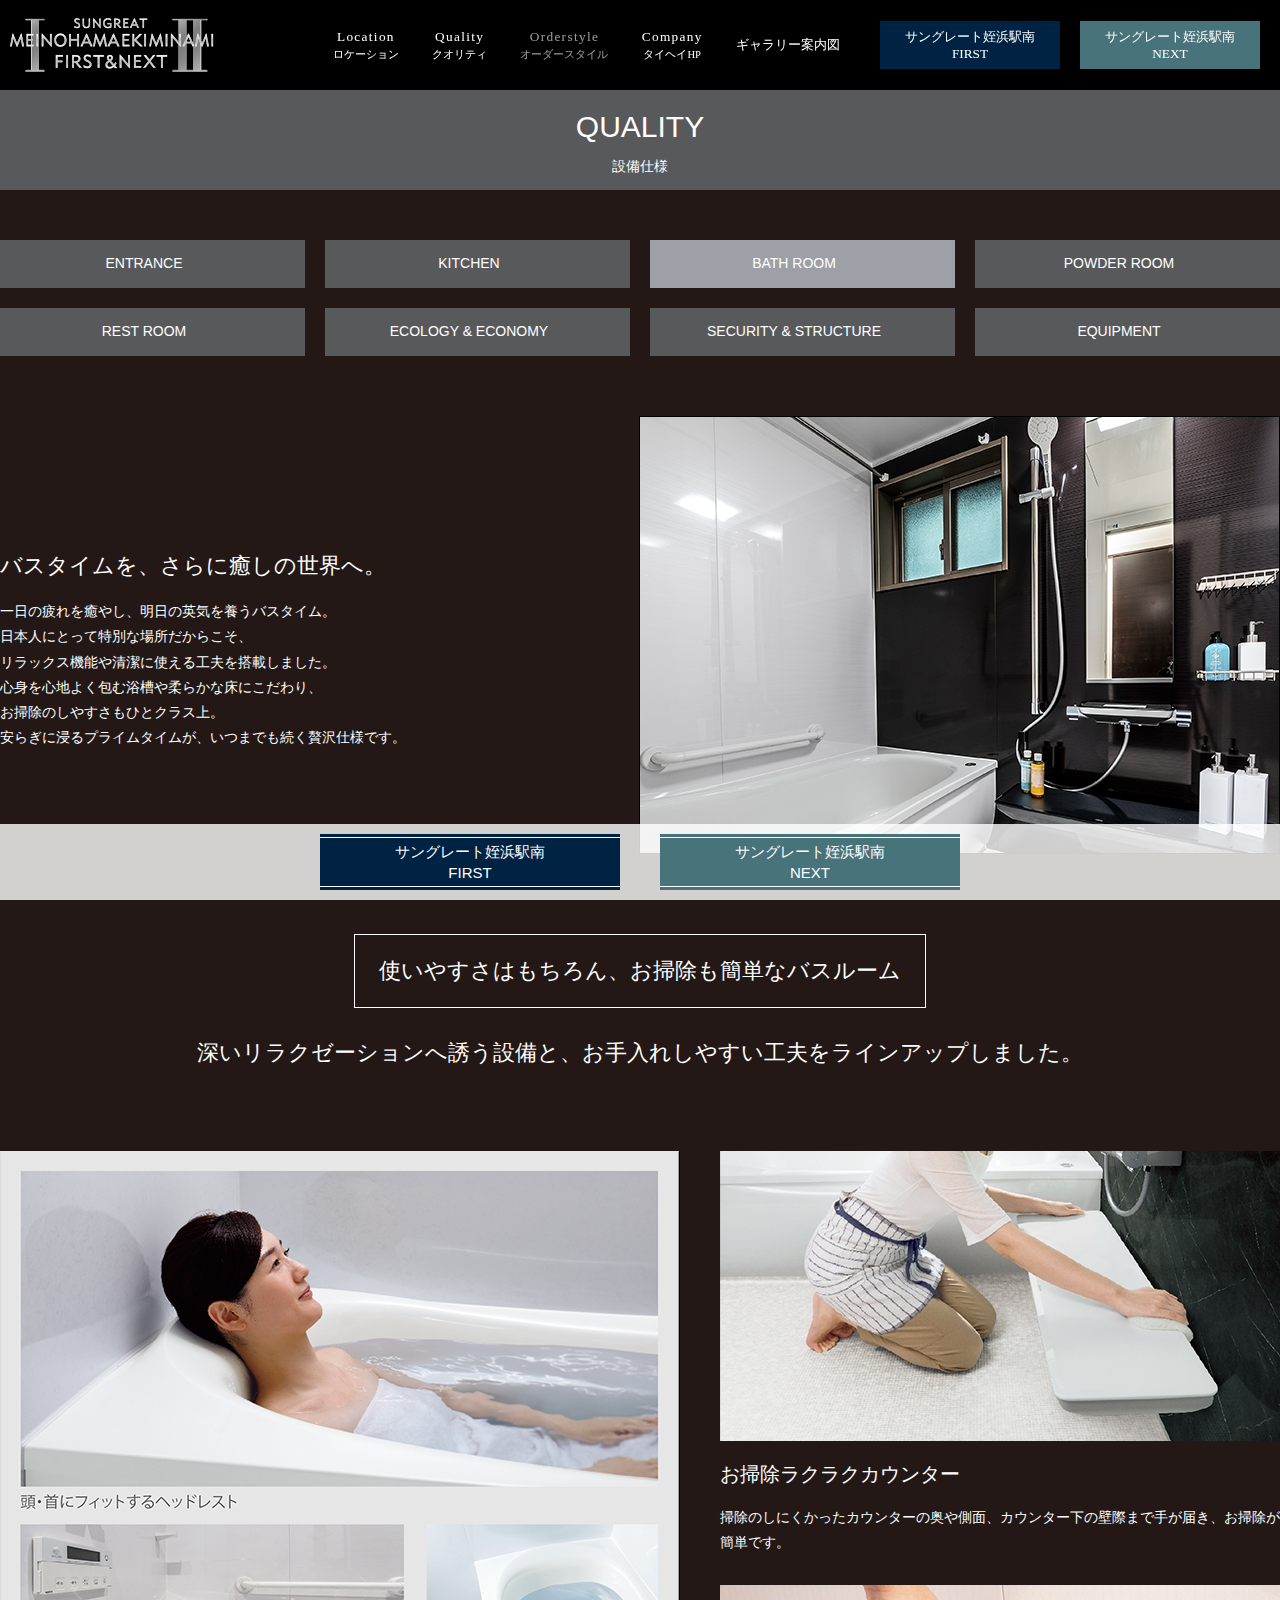
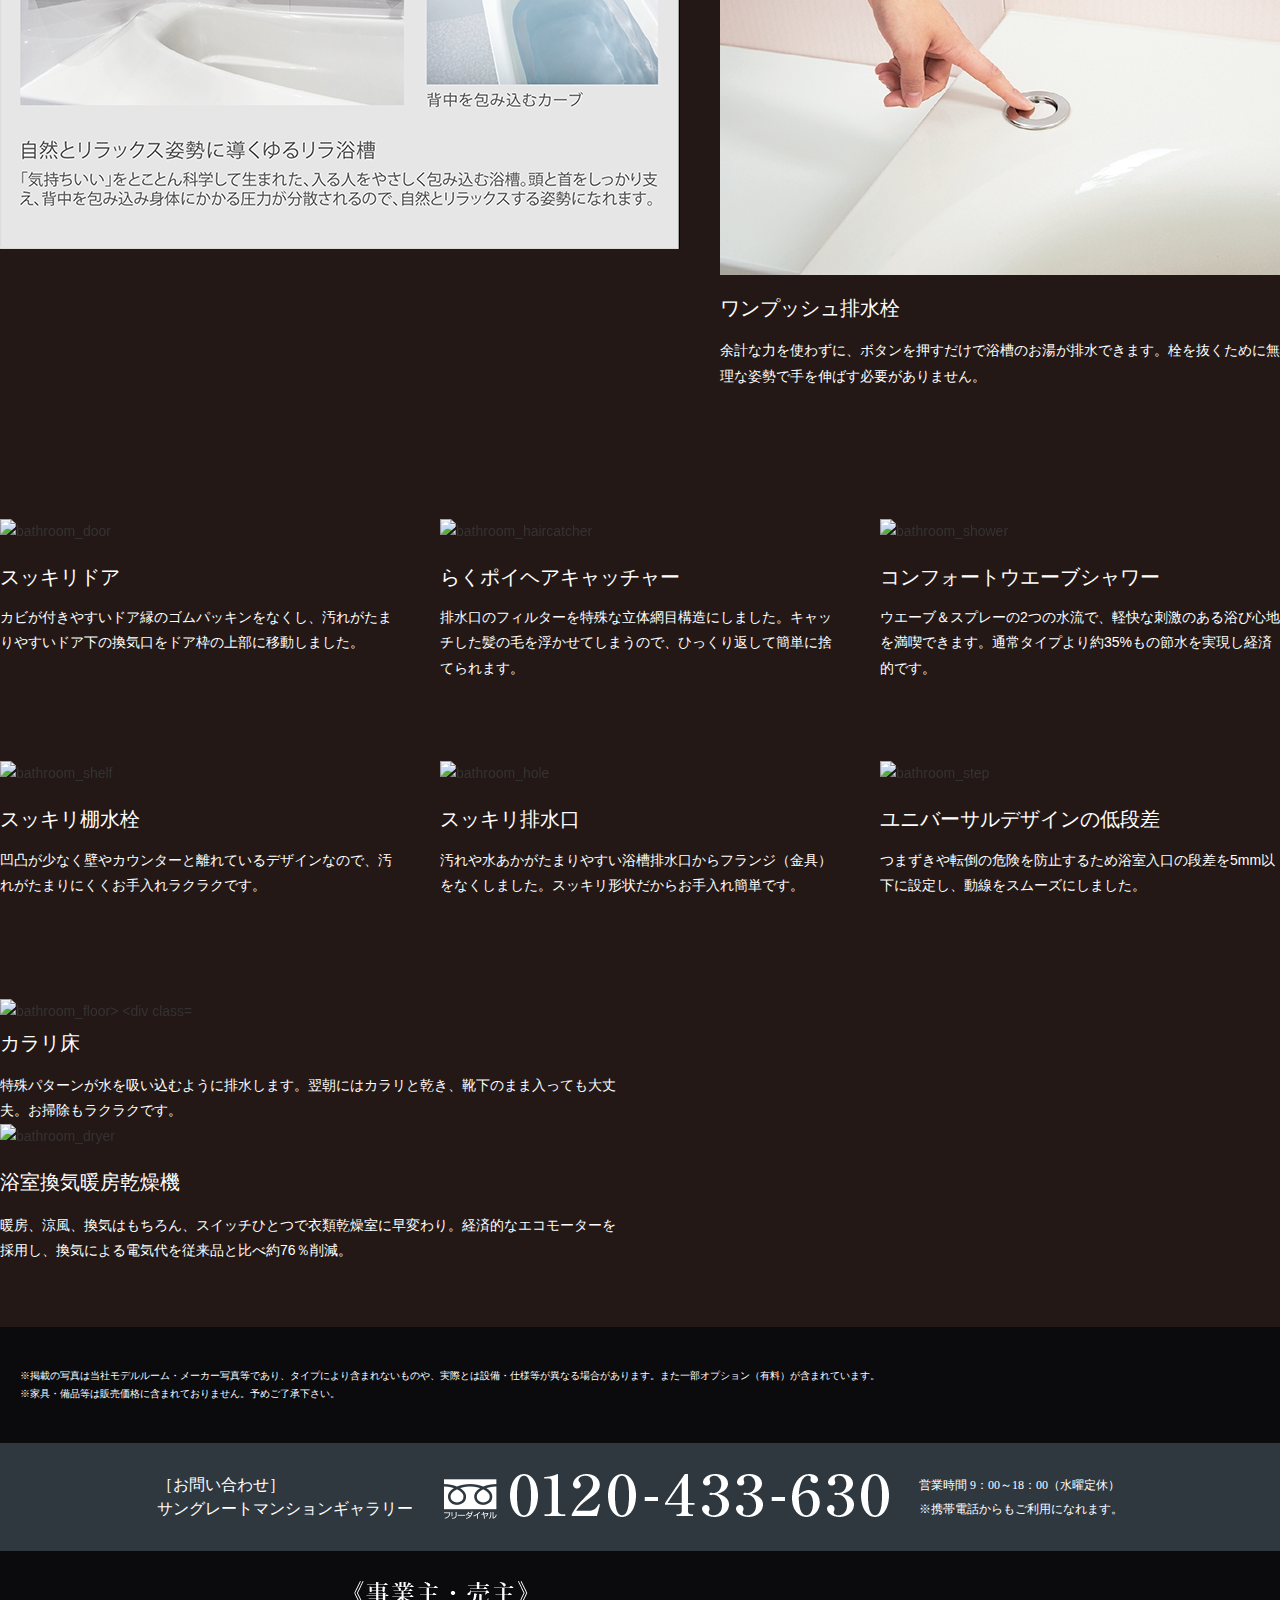
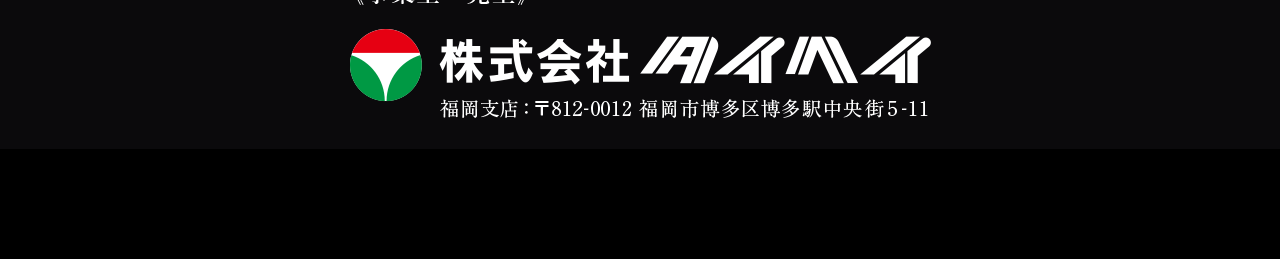
==== commit d990ea2f: "set alt" ====
--- a/bathroom.html
+++ b/bathroom.html
@@ -34,7 +34,7 @@
 			<p class="logo">
 				<a href="index.html">
 					<span class="logo_img">
-						<img src="image/common/logo.png" alt="">
+						<img src="image/common/logo.png" alt="logo">
 					</span>
 				</a>
 			</p>
@@ -230,7 +230,7 @@
     <section class="detail">
       <div class="c_container detail__container">
         <div class="detail__item">
-          <img class="detail-img" src="image/bathroom/bathroom_detail1.jpg" alt="">
+          <img class="detail-img" src="image/bathroom/bathroom_detail1.jpg" alt="bathroom_door">
           <p class="detail__toptext">
             スッキリドア
           </p>
@@ -239,7 +239,7 @@
           </p>
         </div>
         <div class="detail__item">
-          <img class="detail-img" src="image/bathroom/bathroom_detail2.jpg" alt="">
+          <img class="detail-img" src="image/bathroom/bathroom_detail2.jpg" alt="bathroom_haircatcher">
           <p class="detail__toptext">
             らくポイヘアキャッチャー
           </p>
@@ -248,7 +248,7 @@
           </p>
         </div>
         <div class="detail__item">
-          <img class="detail-img" src="image/bathroom/bathroom_detail3.jpg" alt="">
+          <img class="detail-img" src="image/bathroom/bathroom_detail3.jpg" alt="bathroom_shower">
           <p class="detail__toptext">
             コンフォートウエーブシャワー
           </p>
@@ -257,7 +257,7 @@
           </p>
         </div>
         <div class="detail__item">
-          <img class="detail-img" src="image/bathroom/bathroom_detail4.jpg" alt="">
+          <img class="detail-img" src="image/bathroom/bathroom_detail4.jpg" alt="bathroom_shelf">
           <p class="detail__toptext">
             スッキリ棚水栓
           </p>
@@ -266,7 +266,7 @@
           </p>
         </div>
         <div class="detail__item">
-          <img class="detail-img" src="image/bathroom/bathroom_detail5.jpg" alt="">
+          <img class="detail-img" src="image/bathroom/bathroom_detail5.jpg" alt="bathroom_hole">
           <p class="detail__toptext">
             スッキリ排水口
           </p>
@@ -275,7 +275,7 @@
           </p>
         </div>
         <div class="detail__item">
-          <img class="detail-img" src="image/bathroom/bathroom_detail6.jpg" alt="">
+          <img class="detail-img" src="image/bathroom/bathroom_detail6.jpg" alt="bathroom_step">
           <p class="detail__toptext">
             ユニバーサルデザインの低段差
           </p>
@@ -292,7 +292,7 @@
       <div class="c_container">
         <div class="d-flex justify-content-between align-middle feature__container">
           <div class="feature__left-area">
-            <img class="feature__left-img" src="image/bathroom/bathroom_feature1.jpg" alt="feature">
+            <img class="feature__left-img" src="image/bathroom/bathroom_feature1.jpg" alt="bathroom_floor>
             <div class="feature__text-area">
               <p class="feature__top-text">
                 カラリ床
@@ -303,7 +303,7 @@
             </div>
           </div>
           <div class="feature__right-area">
-            <img class="feature__right-img" src="image/bathroom/bathroom_feature2.jpg" alt="feature">
+            <img class="feature__right-img" src="image/bathroom/bathroom_feature2.jpg" alt="bathroom_dryer">
             <div class="feature__text-area">
               <p class="feature__top-text">
                 浴室換気暖房乾燥機
@@ -317,63 +317,45 @@
     </section>
 
 
-
-    <!-- Footer -->
-    <footer class="footer" id="footer">
-      <div class="footer__attention-area d-flex c_align-items-c">
-        <div class="c_container">
-          <p class="footer__attention-text">
-            ※掲載の写真は当社モデルルーム・メーカー写真等であり、タイプにより含まれないものや、実際とは設備・仕様等が異なる場合があります。また一部オプション（有料）が含まれています。<br>
-            ※家具・備品等は販売価格に含まれておりません。予めご了承下さい。
-          </p>
-        </div>
-      </div>
-      <div class="footer__top-area d-flex justify-content-center c_align-items-c">
-        <div class="footer__top-left-box">
-          <p class="footer__top-left-text">
-            [お問い合わせ]<br>
-            サングレートマンションギャラリー
-          </p>
-        </div>
-        <div class="footer__top-middle-box d-flex justify-content-center c_align-items-c">
-          <img class="footer__top-middle-img" src="image/common/freedial.jpg" alt="">
-          <p class="footer__top-middle-text">
-            0120-433-630
-          </p>
-        </div>
-        <div class="footer__top-right-box">
-          <p class="footer__top-right-text">
-            営業時間 10：00～18：00 （水曜定休）<br>
-            ※携帯電話からもご利用になれます。
-          </p>
-        </div>
-      </div>
-      <div class="footer__middle-area d-flex justify-content-center c_align-items-c">
-        <img class="footer__middle-img" src="image/common/footer.jpg" alt="footer-logo">
-      </div>
-      <div class="footer__bottom-area justify-content-center c_align-items-c">
-        <div class="footer__bottom-box footer__bottom-box--left d-flex c_align-items-c">
-          <a href="">
-            <p class="footer__bottom-text  text-center px-3">
-              サングレート姪浜駅南<br>
-              FIRST
-            </p>
-          </a>
-        </div>
-        <div class="footer__bottom-box footer__bottom-box--right d-flex c_align-items-c ">
-          <a href="">
-            <p class="footer__bottom-text text-center px-3">
-              サングレート姪浜駅南<br>
-              NEXT
-            </p>
-          </a>
-        </div>
-      </div>
-    </footer>
+    <div class="link">
+      <ul>
+        <li><a href="http://www.sun-great.com/meinohamafirst/" target="_blank"><p>サングレート姪浜駅南<br />FIRST</p></a></li>
+        <li><a href="http://www.sun-great.com/meinohamanext/" target="_blank"><p>サングレート姪浜駅南<br />NEXT</p></a></li>
+      </ul>
+    </div>
+<!-- フッター ここから -->
+<footer>
+	<!-- InstanceBeginEditable name="CAP" -->
+	<!-- ページ固有 編集可能エリア ここから -->
+	<div class="cap_wrap">
+		<div class="inner">
+			<p class="cap_l">
+        ※掲載の写真は当社モデルルーム・メーカー写真等であり、タイプにより含まれないものや、実際とは設備・仕様等が異なる場合があります。また一部オプション（有料）が含まれています。<br>
+        ※家具・備品等は販売価格に含まれておりません。予めご了承下さい。</p>
+		</div>
+	</div>
+	<!-- ページ固有 編集可能エリア ここまで -->
+	<!-- InstanceEndEditable -->
+	
+	<div class="contact">
+		<div class="inner">
+			<p class="tel1">［お問い合わせ］<br />サングレートマンションギャラリー</p>
+			<p class="tel2"><a href="tel:0120-433-630" class="sp_link"><img src="image/common/tel.png" alt="0120-433-630" class="2x" /></a></p>
+			<p class="tel3">営業時間 9：00～18：00（水曜定休）<br />※携帯電話からもご利用になれます。</p>
+		
+		</div>
+	</div>
+	
+	<div class="footer">
+	<p class="ta_c"><a href="http://www.web-taihei.co.jp/" target="_blank"><img src="image/common/f_logo@2x.png" class="2x" alt="株式会社タイヘイ"></a></p>
+	</div>
+</footer>
+<div class="footer__blank"></div>
+
     <!-- jQuery Javascript読み込み -->
     <script src="https://ajax.googleapis.com/ajax/libs/jquery/3.4.1/jquery.min.js"></script>
     <!-- Bootstrap Javascript読み込み-->
-    <script src="//maxcdn.bootstrapcdn.com/bootstrap/3.3.5/js/bootstrap.min.js"></script>
+    <!--<script src="//maxcdn.bootstrapcdn.com/bootstrap/3.3.5/js/bootstrap.min.js"></script> -->
     <!-- Javascript読み込み -->
     <script src="script/script.js"></script>
 </body>
